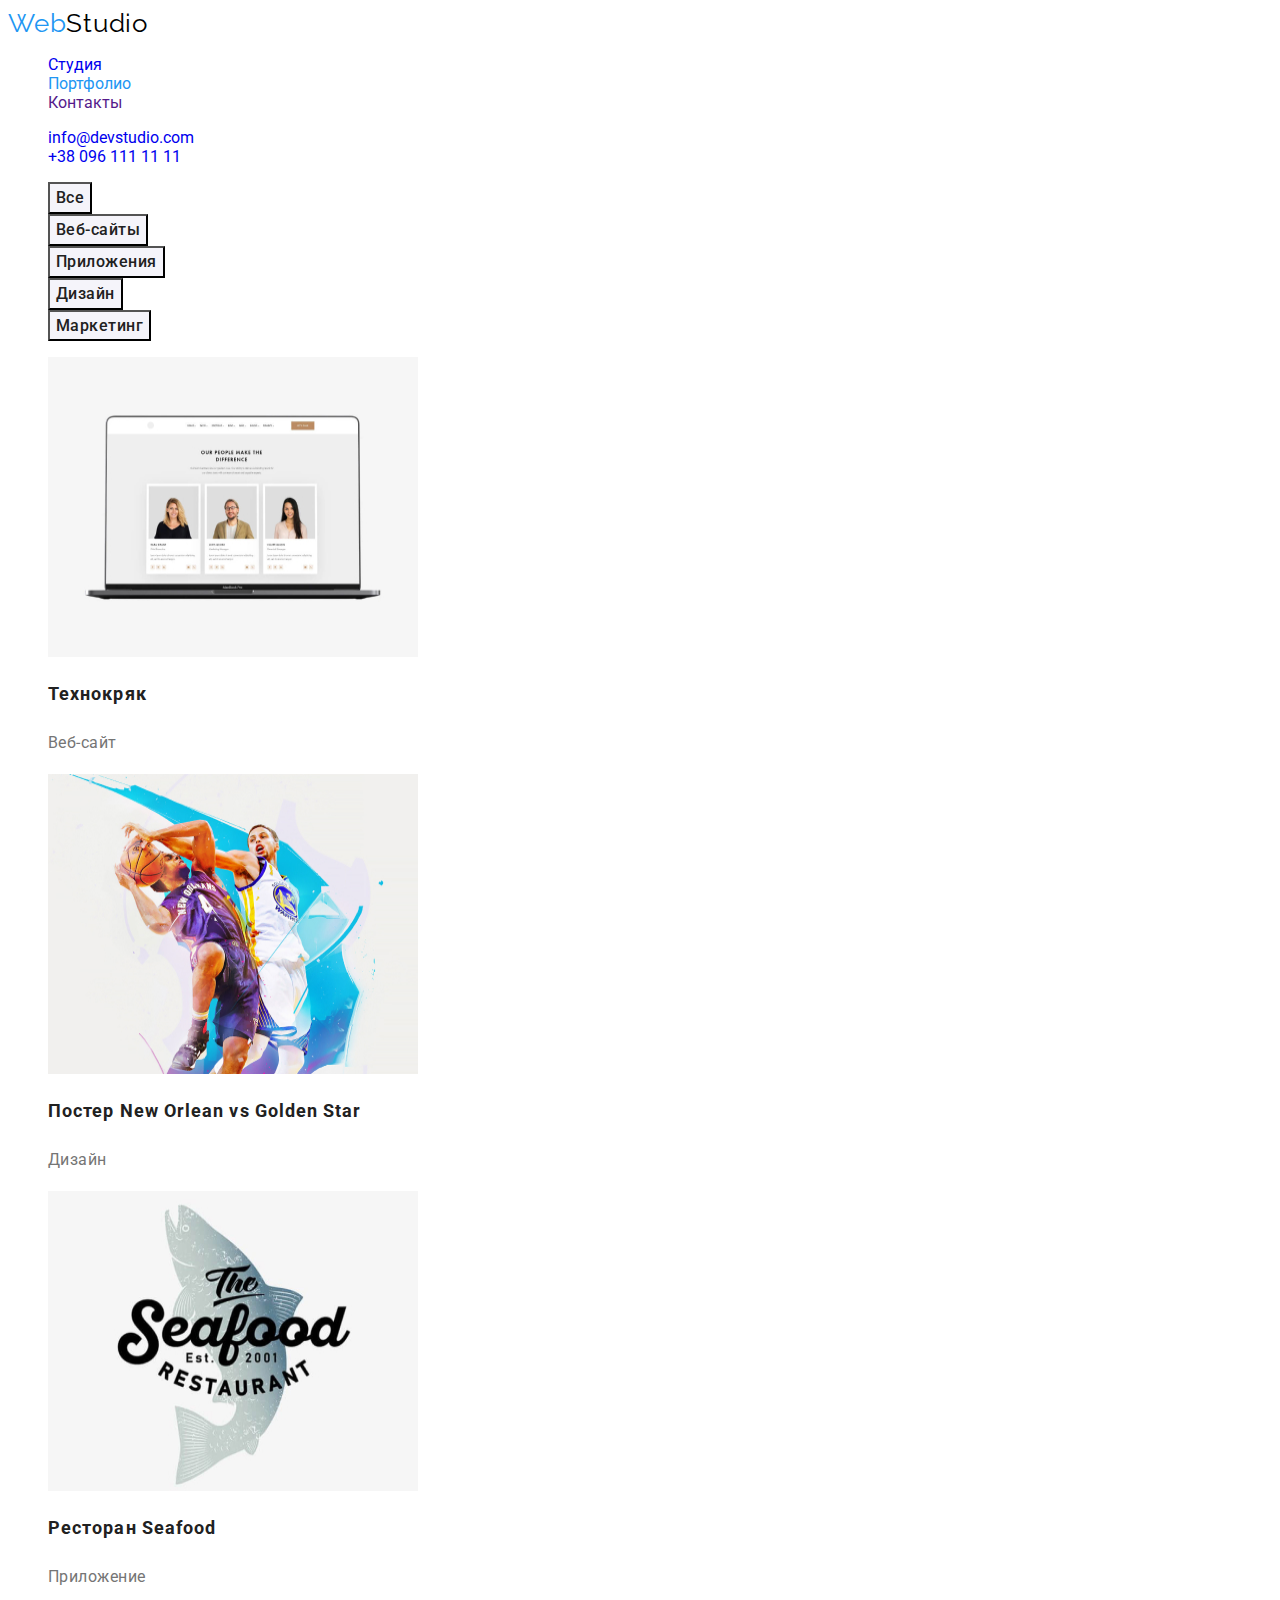
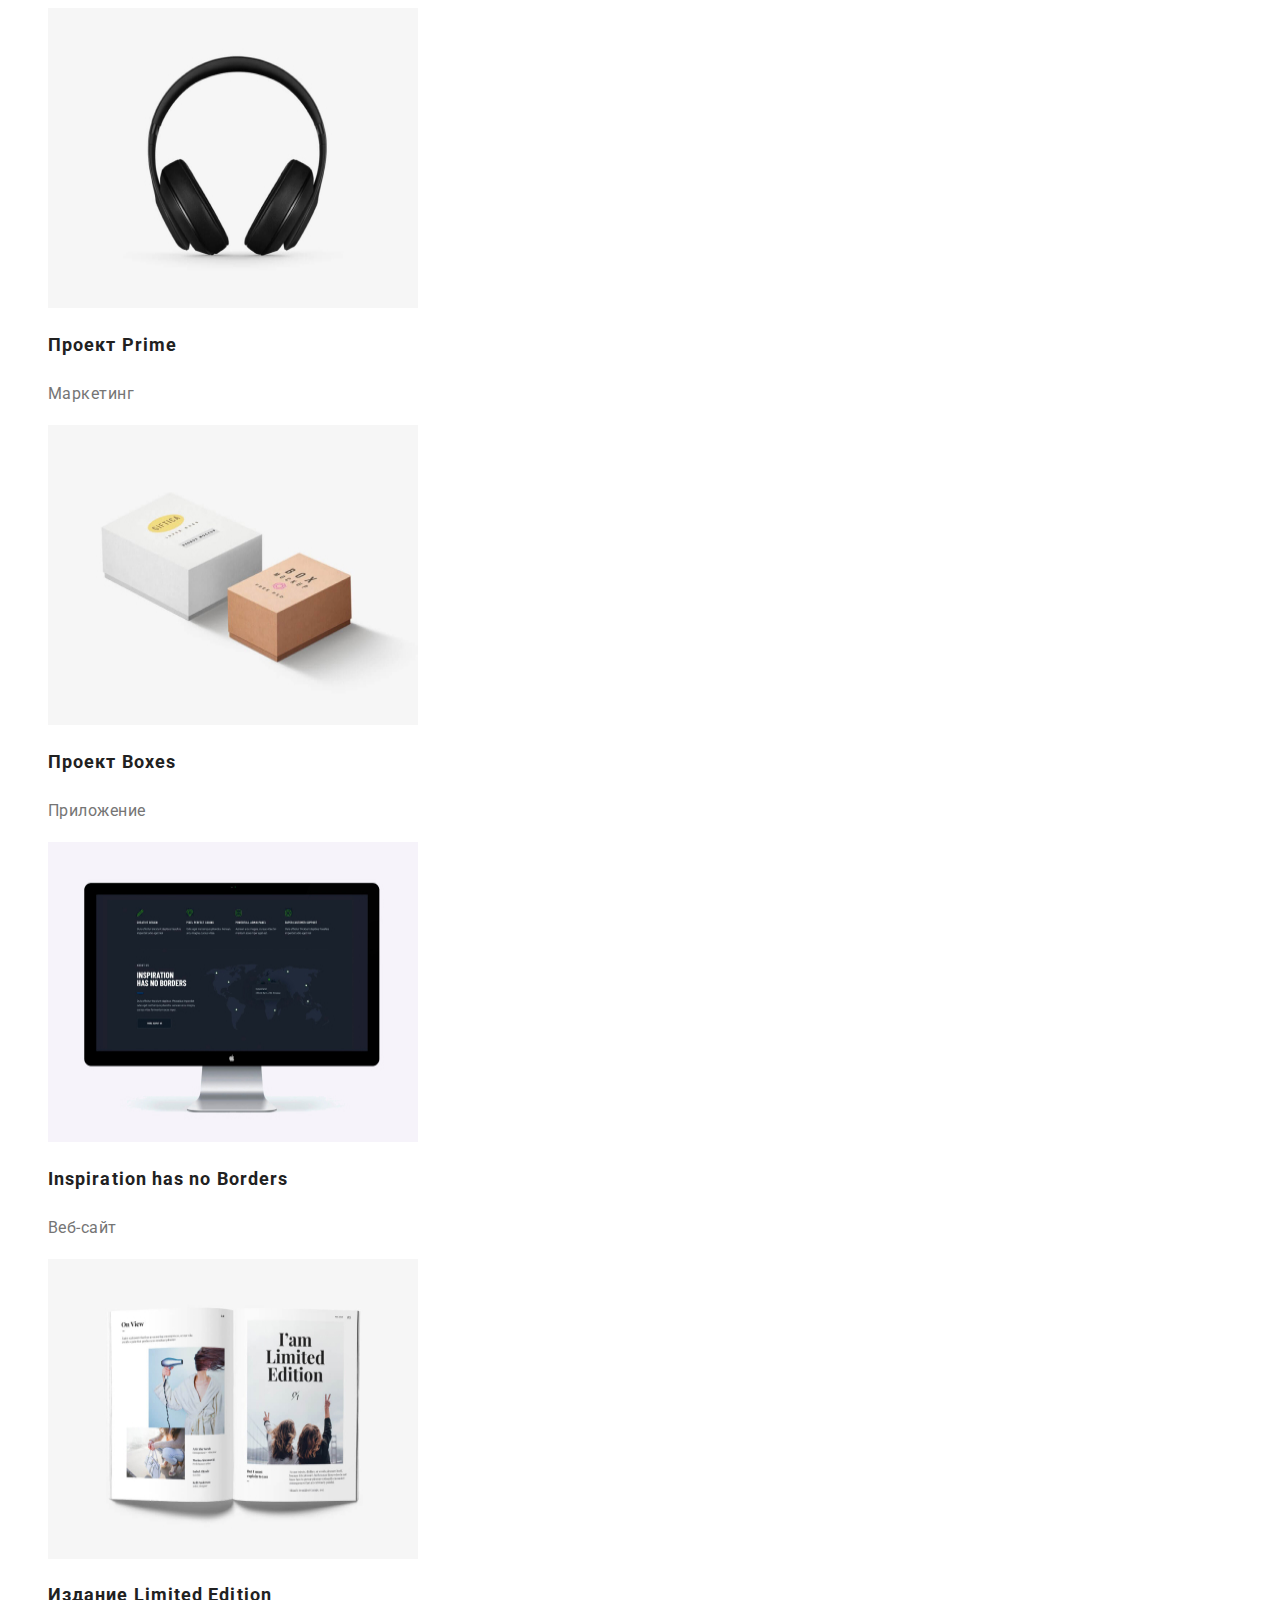
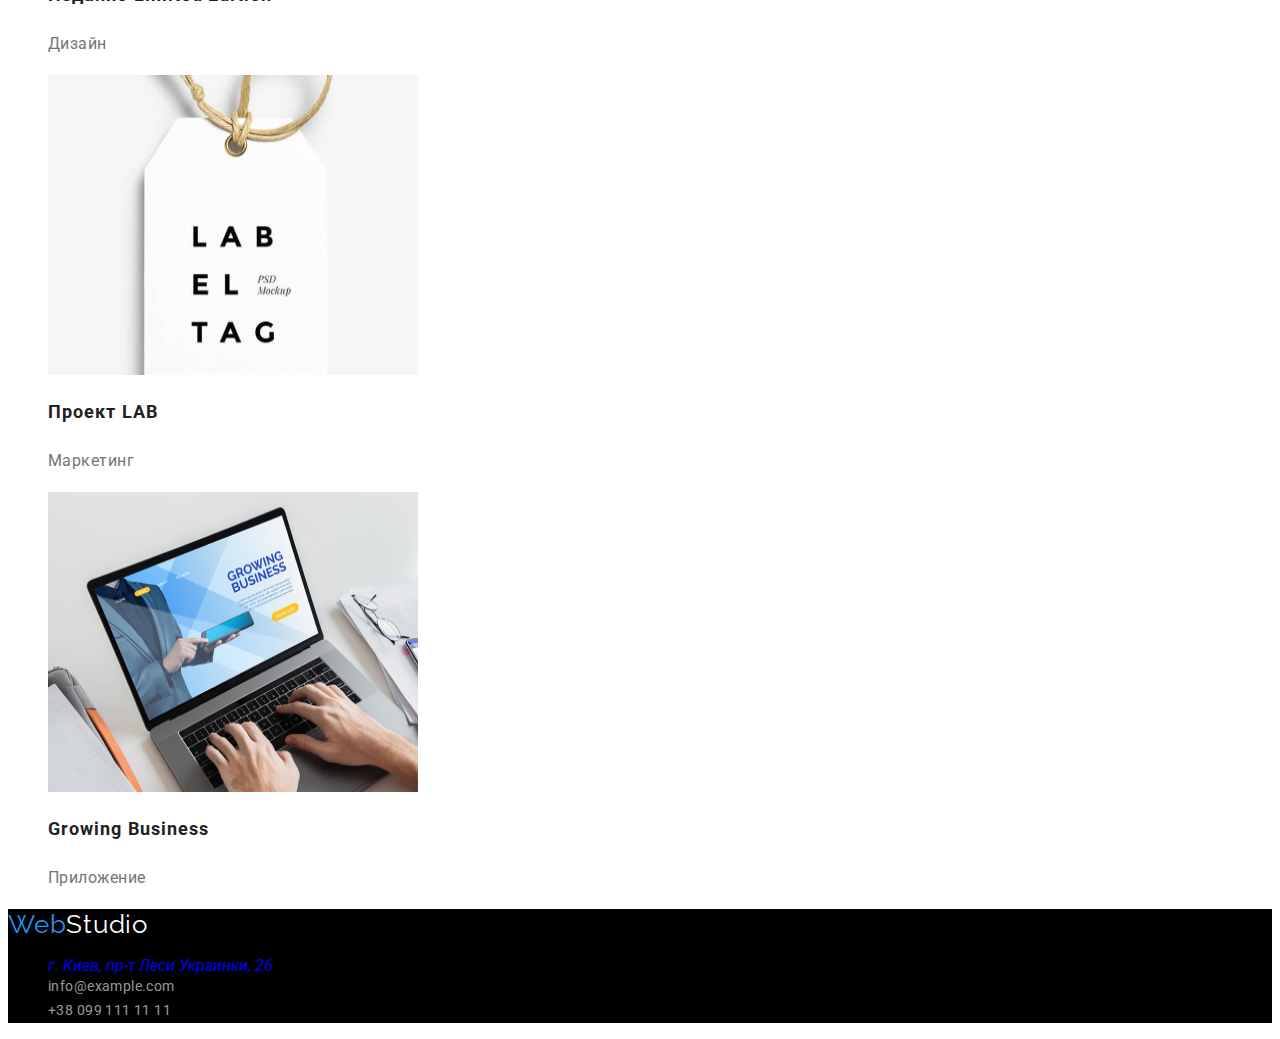
==== portfolio.html @ f122dcd6 "Initial commit" ====
<!DOCTYPE html>
<html lang="ru">

<head>
    <meta charset="UTF-8">
    <meta http-equiv="X-UA-Compatible" content="IE=edge">
    <meta name="viewport" content="width=device-width, initial-scale=1.0">
    <title>Portfolio</title>
    <link href="https://fonts.googleapis.com/css2?family=Raleway:wght@700&family=Roboto:wght@400;500;700;900&display=swap"
        rel="stylesheet">
    <link rel="stylesheet" href="./css/styles.css" />
</head>

<body>
    <header>
        <a class="logo link" href=""><span class="icon">Web</span>Studio</a>

        <nav class="nav">
            <ul class="site-nav list">
                <li><a class="link" href="./index.html">Студия</a></li>
                <li><a class="link current" href="">Портфолио</a></li>
                <li><a class="link" href="">Контакты</a></li>
            </ul>
        </nav>
        <ul class="contacts list">
            <li><a class="link" href="mailto:info@devstudio.com">
                    info@devstudio.com</a></li>
            <li><a class="link" href="tel:+380961111111">+38 096 111 11 11</a></li>
        </ul>
    </header>
    <main>
        <section class="portfolio">
            <h1 hidden>Portfolio</h1>
            <ul class="list">
                <li><button class="btn" type="button">Все</button></li>
                <li><button class="btn" type="button">Веб-сайты</button></li>
                <li><button class="btn" type="button">Приложения</button></li>
                <li><button class="btn" type="button">Дизайн</button></li>
                <li><button class="btn" type="button">Маркетинг</button></li>
            </ul>
            <ul class="list">
                <li>
                    <img src="./images/notebook.jpg" alt="technokryak" width="370" height="300" />
                    <h2 class="portfolio-items">Технокряк</h2>
                    <p class="portfolio-text">Веб-сайт</p>
                </li>
                <li>
                    <img src="./images/basketball.jpg" alt="poster-new-orlean-vs-srat" width="370" height="300">
                    <h2 class="portfolio-items">Постер New Orlean vs Golden Star</h2>
                    <p class="portfolio-text">Дизайн</p>
                </li>
                <li>
                    <img src="./images/restaurant.jpg" alt="seafood" width="370" height="300" />
                    <h2 class="portfolio-items">Ресторан Seafood</h2>
                    <p class="portfolio-text">Приложение</p>
                </li>
                <li>
                    <img src="./images/headphones.jpg" alt="project-prime" width="370" height="300" />
                    <h2 class="portfolio-items">Проект Prime</h2>
                    <p class="portfolio-text">Маркетинг</p>
                </li>
                <li>
                    <img src="./images/boxes.jpg" alt="project-boxes" width="370" height="300" />
                    <h2 class="portfolio-items">Проект Boxes</h2>
                    <p class="portfolio-text">Приложение</p>
                </li>
                <li>
                    <img src="./images/monitor.jpg" alt="isipiration-has-no-border" width="370" height="300" />
                    <h2 class="portfolio-items">Inspiration has no Borders</h2>
                    <p class="portfolio-text">Веб-сайт</p>
                </li>
                <li>
                    <img src="./images/book.jpg" alt="limited-edition" width="370" height="300" />
                    <h2 class="portfolio-items">Издание Limited Edition</h2>
                    <p class="portfolio-text">Дизайн</p>
                </li>
                <li>
                    <img src="./images/labeltag.jpg" alt="project-lab" width="370" height="300" />
                    <h2 class="portfolio-items">Проект LAB</h2>
                    <p class="portfolio-text">Маркетинг</p>
                </li>
                <li>
                    <img src="./images/growingbusiness.jpg" alt="growing-business" width="370" height="300" />
                    <h2 class="portfolio-items">Growing Business</h2>
                    <p class="portfolio-text">Приложение</p>
                </li>
            </ul>
        </section>
    </main>

    <footer class="footer">
        <a class="logo-footer link" href=""><span class="icon">Web</span>Studio</a>

        <address>
            <ul class="list">
                <li><a class="footer-addres link" href="https://goo.gl/maps/AxwCZDzG8Fguy3GU9">г. Киев, пр-т Леси
                        Украинки,
                        26</a></li>
                <li><a class="footer-contacts link" href="info@example.com">info@example.com</a></li>
                <li><a class="footer-contacts link" href="+380991111111">+38 099 111 11 11</a></li>
            </ul>
        </address>
    </footer>
</body>

</html>
---- css/styles.css ----
:root {
  --primary-text-color: #757575;
  --title-text-color: #212121;
  --accent-color: #2196f3;
  --white-color: #ffffff;
  --section-color: #2f303a;
}


body {
   background-color: var(--white-color);
   color: var(--primary-text-color);
   font-family: Roboto, sans-serif;
 }

 /*для скрытия маркеров*/
 .list {
   list-style: none;
 }
/*для скрытия подчеркивания*/
.link {
  text-decoration: none;
}
/*логотип*/
.logo {
   color: #000000;
   font-family: Raleway;
   font-size: 26px;
   line-height: 1.19;
   letter-spacing: 0.03em;
 }

 .logo span {
  color: var(--accent-color);
}
/*навигация*/
.site-nav-list {
  color: var(--title-text-color);
  font-weight: 500;
  font-size: 14px;
  line-height: 1.14;
  letter-spacing: 0.02em;
}
.site-nav link:hover,
.site-nav link:focus {
  color: var(--accent-color);
}
.site-nav .link.current {
  color: var(--accent-color);
}
/*контакты*/
.contacts link {
  color: var(--primary-text-color);
  font-weight: 500;
  font-size: 14px;
  line-height: 1.4;
  letter-spacing: 0.02em;
}
.contacts link:hover,
.contacts link:focus {
  color: var(--accent-color);
}
/*index.html*/
/*hero*/
.hero-title {
  color: var(--white-color);
  background-color: var(--section-color);
  font-weight: 900;
  font-size: 44px;
  line-height: 1.36;

  text-align: center;
  letter-spacing: 0.06em;
  text-transform: uppercase;
}
.hero-button {
   background-color: var(--accent-color);
   color: var(--white-color);
   cursor: pointer;
   font-weight: 700;
   font-size: 16px;
   line-height: 1.88;

  display: flex;
  align-items: center;
  text-align: center;
  letter-spacing: 0.06em;
}
  
  .hero-button:hover,
  .hero-button:focus {
      background-color: #188ce8;
  }
 /*Особенности*/
 .feature {
   color: var(--title-text-color);
   font-weight: 700;
   font-size: 14px;
   line-height: 1.14;
   letter-spacing: 0.03em;
   text-transform: uppercase;
 }

 .feature-text {
   font-size: 14px;
   line-height: 1.71;
   letter-spacing: 0.03em;
 }

 /*чем мы занимаемся & наша команда*/
 .section-title {
   color: var(--title-text-color);
   font-weight: 700;
   font-size: 36px;
   line-height: 1.16;
   letter-spacing: 0.03em;
   text-align: center;
 }

/*наша команда*/
.section-avatar {
   color: var(--title-text-color);
   font-weight: 500;
   font-size: 16px;
   line-height: 1.19;
   letter-spacing: 0.03em;

 }

 .icon-text {
   font-size: 16px;
   line-height: 1.19;
   letter-spacing: 0.03em;

 }
/*footer*/
.logo-footer {
   color: var(--white-color);
   font-family: Raleway;
   font-size: 26px;
   line-height: 1.19;
   letter-spacing: 0.03em;
 }

 .logo-footer span {
   color: var(--accent-color);
 }
 .footer { 
     background-color: #000000;
 }

 .footer-address {
   font-style: normal;
   color: var(--white-color);
   font-size: 14px;
   line-height: 1.71;
   letter-spacing: 0.03em;
 }

 .footer-contacts {
   font-style: normal;
   color: rgba(255, 255, 255, 0.6);  
   font-size: 14px;
   line-height: 1.71;
   letter-spacing: 0.03em;
 }

.footer-contacts:hover,
.footer-contacts:focus {
  color: var(--accent-color);
}


/*Portfolio*/
/*buttons*/
.btn {
  background-color: #f5f4fa;
  color: var(--title-text-color);
  cursor: pointer;
  font-family: inherit;
   font-weight: 500;
   font-size: 16px;
   line-height: 1.62;
   letter-spacing: 0.03em;

 }
.btn:hover,
.btn:focus {
  background-color: var(--accent-color);
  color: var(--white-color);
}
 /*галлерея фото*/
 .portfolio-items {
   color: var(--title-text-color);
   font-weight: 700;
   font-size: 18px;
   line-height: 2;

  letter-spacing: 0.06em;
}
 .portfolio-text {
   font-size: 16px;
   line-height: 1.87;
   letter-spacing: 0.03em;
 }
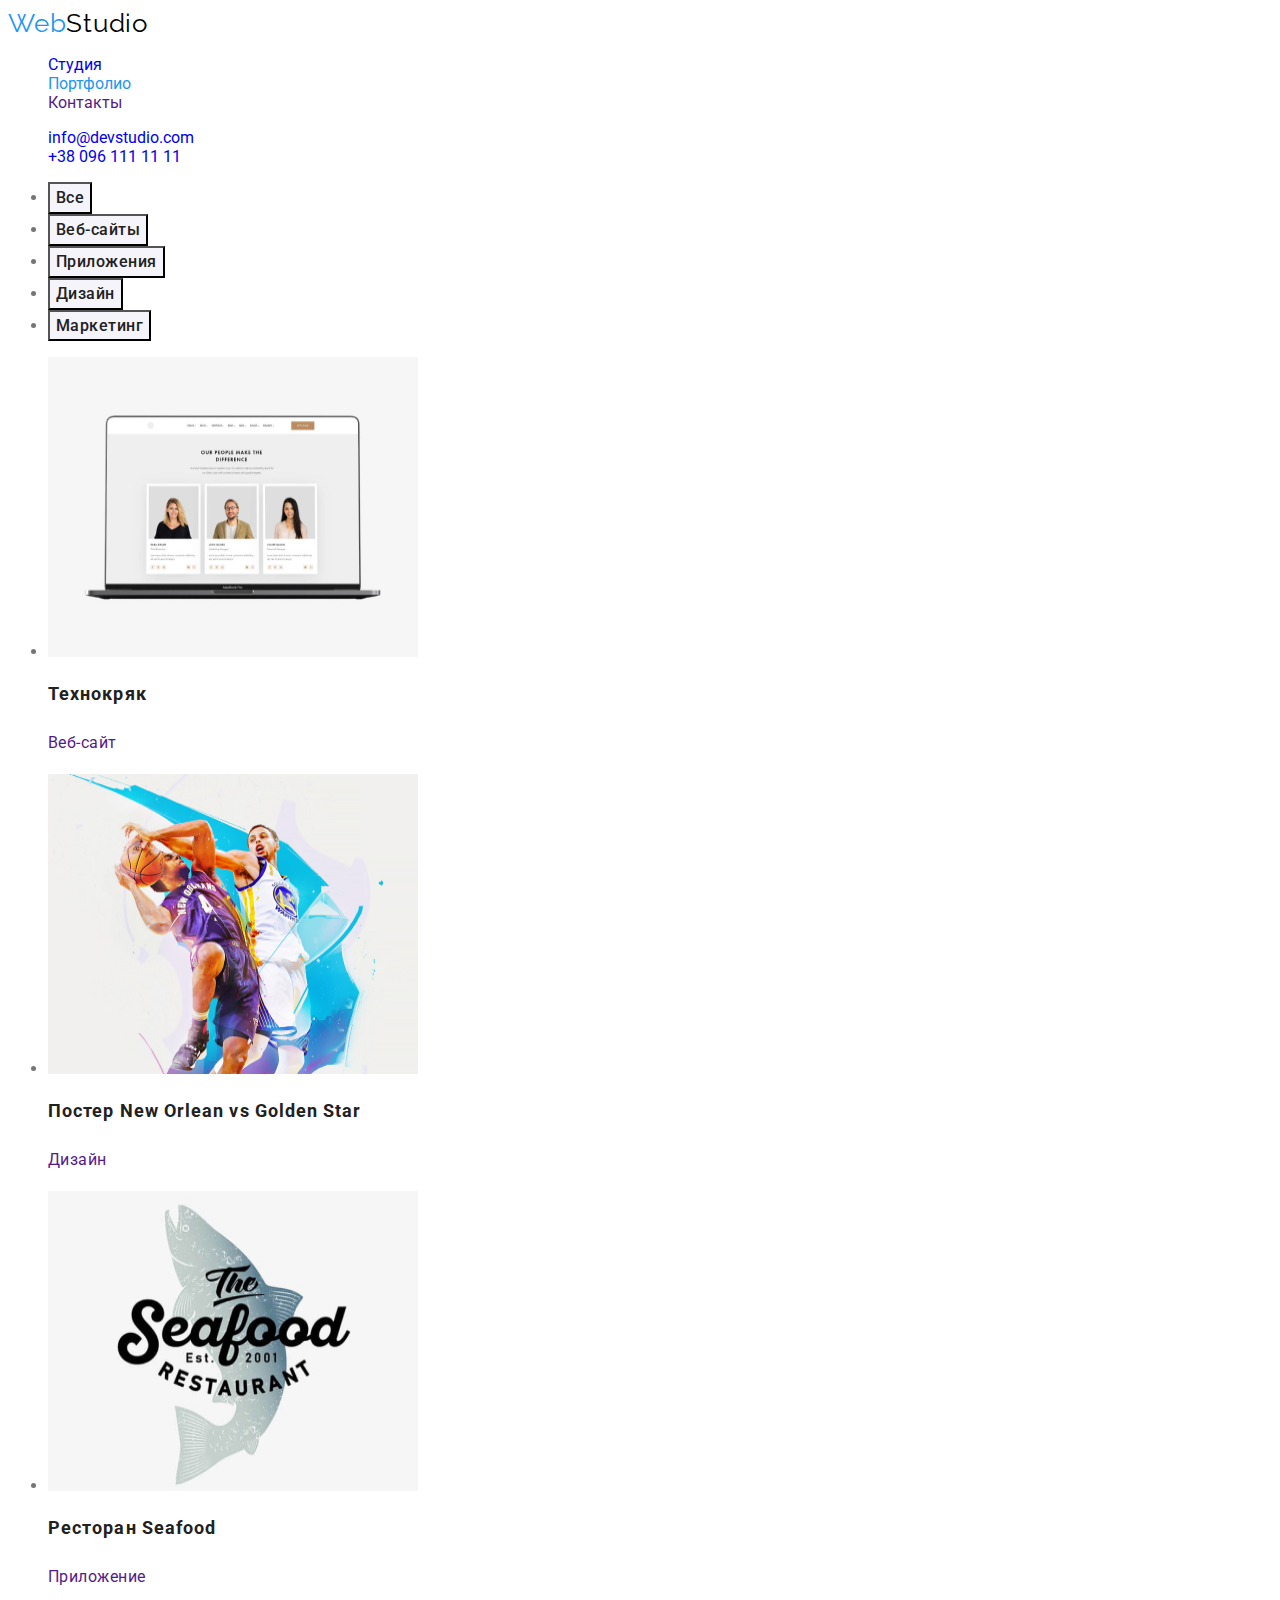
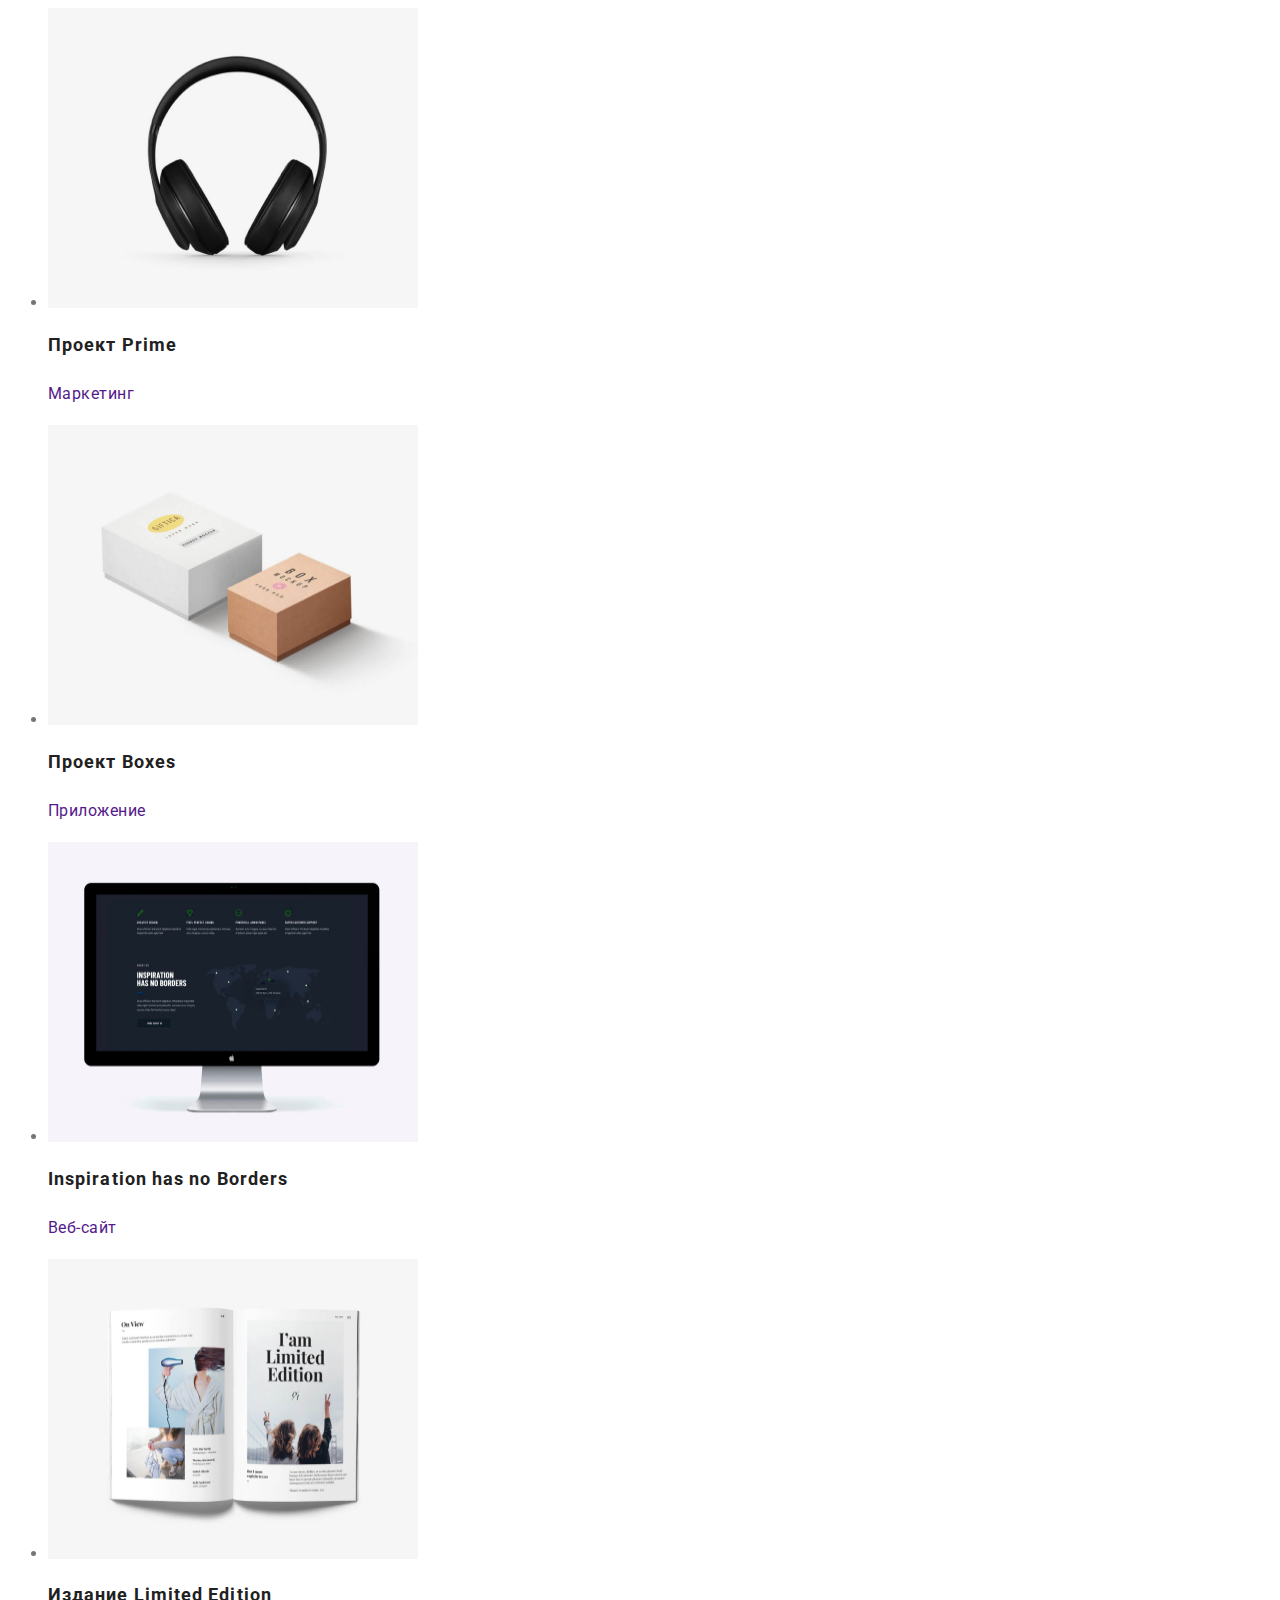
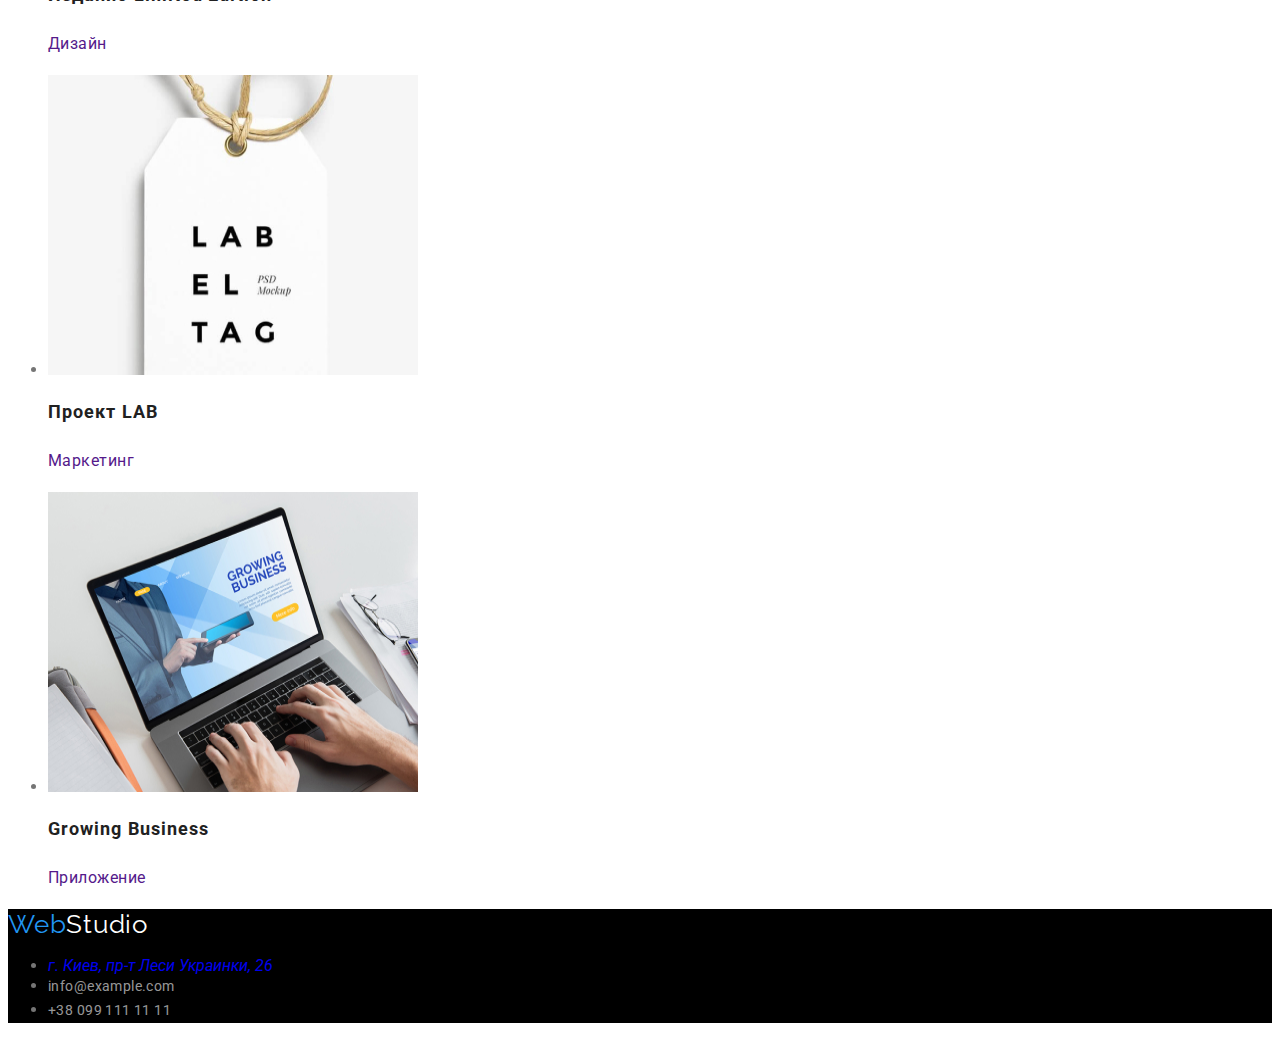
==== commit 82453f37: "присваиваются классы" ====
--- a/portfolio.html
+++ b/portfolio.html
@@ -8,11 +8,15 @@
     <title>Portfolio</title>
     <link href="https://fonts.googleapis.com/css2?family=Raleway:wght@700&family=Roboto:wght@400;500;700;900&display=swap"
         rel="stylesheet">
+    <link rel="stylesheet" href="https://cdnjs.cloudflare.com/ajax/libs/modern-normalize/1.1.0/modern-normalize.min.css"
+        integrity="sha512-wpPYUAdjBVSE4KJnH1VR1HeZfpl1ub8YT/NKx4PuQ5NmX2tKuGu6U/JRp5y+Y8XG2tV+wKQpNHVUX03MfMFn9Q=="
+        crossorigin="anonymous" referrerpolicy="no-referrer" />
     <link rel="stylesheet" href="./css/styles.css" />
 </head>
 
 <body>
-    <header>
+    <header class="header">
+        <div class="container main-nav">
         <a class="logo link" href=""><span class="icon">Web</span>Studio</a>
 
         <nav class="nav">
@@ -27,79 +31,156 @@
                     info@devstudio.com</a></li>
             <li><a class="link" href="tel:+380961111111">+38 096 111 11 11</a></li>
         </ul>
+        </div>
     </header>
     <main>
-        <section class="portfolio">
+        <section class="portfolio section">
+            <div class="container">
             <h1 hidden>Portfolio</h1>
-            <ul class="list">
-                <li><button class="btn" type="button">Все</button></li>
-                <li><button class="btn" type="button">Веб-сайты</button></li>
-                <li><button class="btn" type="button">Приложения</button></li>
-                <li><button class="btn" type="button">Дизайн</button></li>
-                <li><button class="btn" type="button">Маркетинг</button></li>
+            <ul class="btn-list">
+                <li class="btn-items">
+                    <button class="btn" type="button">Все</button></li>
+                <li class="btn-iyems">
+                    <button class="btn" type="button">Веб-сайты</button></li>
+                <li class="btn-items">
+                    <button class="btn" type="button">Приложения</button></li>
+                <li class="btn-items">
+                    <button class="btn" type="button">Дизайн</button></li>
+                <li class="btn-items">
+                    <button class="btn" type="button">Маркетинг</button></li>
             </ul>
-            <ul class="list">
-                <li>
-                    <img src="./images/notebook.jpg" alt="technokryak" width="370" height="300" />
+
+            <!--фото-->
+            <ul class="photo-list">
+                <li class="photo">
+                    <a class="link" href="">
+                    <img class="image" src="./images/notebook.jpg" alt="technokryak" width="370" height="300" />
+                    
+                    <div class="border">
                     <h2 class="portfolio-items">Технокряк</h2>
                     <p class="portfolio-text">Веб-сайт</p>
+                    </div>
+                    </a>            
                 </li>
-                <li>
+
+                <li class="photo">
+                    <a class="link" href="">
                     <img src="./images/basketball.jpg" alt="poster-new-orlean-vs-srat" width="370" height="300">
+                    
+                    <div class="border">
                     <h2 class="portfolio-items">Постер New Orlean vs Golden Star</h2>
                     <p class="portfolio-text">Дизайн</p>
+                    </div>
+                    </a>
                 </li>
-                <li>
+                
+                <li class="photo">
+                    <a class="link" href="">
                     <img src="./images/restaurant.jpg" alt="seafood" width="370" height="300" />
+                    
+                    <div class="border">
                     <h2 class="portfolio-items">Ресторан Seafood</h2>
                     <p class="portfolio-text">Приложение</p>
+                    </div>
+                    </a>
+                
                 </li>
-                <li>
+                
+                <li class="photo">
+                    <a class="link" href="">
                     <img src="./images/headphones.jpg" alt="project-prime" width="370" height="300" />
+                    
+                    <div class="border">
                     <h2 class="portfolio-items">Проект Prime</h2>
                     <p class="portfolio-text">Маркетинг</p>
+                    </div>
+                    </a>
+                
                 </li>
-                <li>
+
+
+                <li class="photo">
+                    <a class="link" href="">
                     <img src="./images/boxes.jpg" alt="project-boxes" width="370" height="300" />
+                    
+                    <div class="border">
                     <h2 class="portfolio-items">Проект Boxes</h2>
                     <p class="portfolio-text">Приложение</p>
+                    </div>
+                    </a>
+                
                 </li>
-                <li>
+
+
+                <li class="photo">
+                    <a class="link" href="">
                     <img src="./images/monitor.jpg" alt="isipiration-has-no-border" width="370" height="300" />
+                    
+                    <div class="border">
                     <h2 class="portfolio-items">Inspiration has no Borders</h2>
                     <p class="portfolio-text">Веб-сайт</p>
+                    </div>
+                    </a>
+                
                 </li>
-                <li>
+
+                <li class="photo">
+                    <a class="link" href="">
                     <img src="./images/book.jpg" alt="limited-edition" width="370" height="300" />
+                    
+                    <div class="border">
                     <h2 class="portfolio-items">Издание Limited Edition</h2>
                     <p class="portfolio-text">Дизайн</p>
+                    </div>
+                    </a>
+                
                 </li>
-                <li>
+
+                <li class="photo">
+                    <a class="link" href="">
                     <img src="./images/labeltag.jpg" alt="project-lab" width="370" height="300" />
+                    
+                    <div class="border">
                     <h2 class="portfolio-items">Проект LAB</h2>
                     <p class="portfolio-text">Маркетинг</p>
+                    </div>
+                    </a>
+                
                 </li>
-                <li>
+
+                <li class="photo">
+                    <a class="link" href="">
                     <img src="./images/growingbusiness.jpg" alt="growing-business" width="370" height="300" />
+                    
+                    <div class="border">
                     <h2 class="portfolio-items">Growing Business</h2>
                     <p class="portfolio-text">Приложение</p>
+                    </div>
+                    </a>
+                
                 </li>
             </ul>
+            </div>
         </section>
     </main>
 
     <footer class="footer">
+        <div class="container">
         <a class="logo-footer link" href=""><span class="icon">Web</span>Studio</a>
 
         <address>
-            <ul class="list">
-                <li><a class="footer-addres link" href="https://goo.gl/maps/AxwCZDzG8Fguy3GU9">г. Киев, пр-т Леси
+            <ul class="footer-list">
+                <li class="footer-items">
+                    <a class="footer-addres link" href="https://goo.gl/maps/AxwCZDzG8Fguy3GU9">г. Киев, пр-т Леси
                         Украинки,
                         26</a></li>
-                <li><a class="footer-contacts link" href="info@example.com">info@example.com</a></li>
-                <li><a class="footer-contacts link" href="+380991111111">+38 099 111 11 11</a></li>
+                <li class="footer-items">
+                    <a class="footer-contacts link" href="info@example.com">info@example.com</a></li>
+                <li class="footer-items">
+                    <a class="footer-contacts link" href="+380991111111">+38 099 111 11 11</a></li>
             </ul>
         </address>
+        </div>
     </footer>
 </body>
 
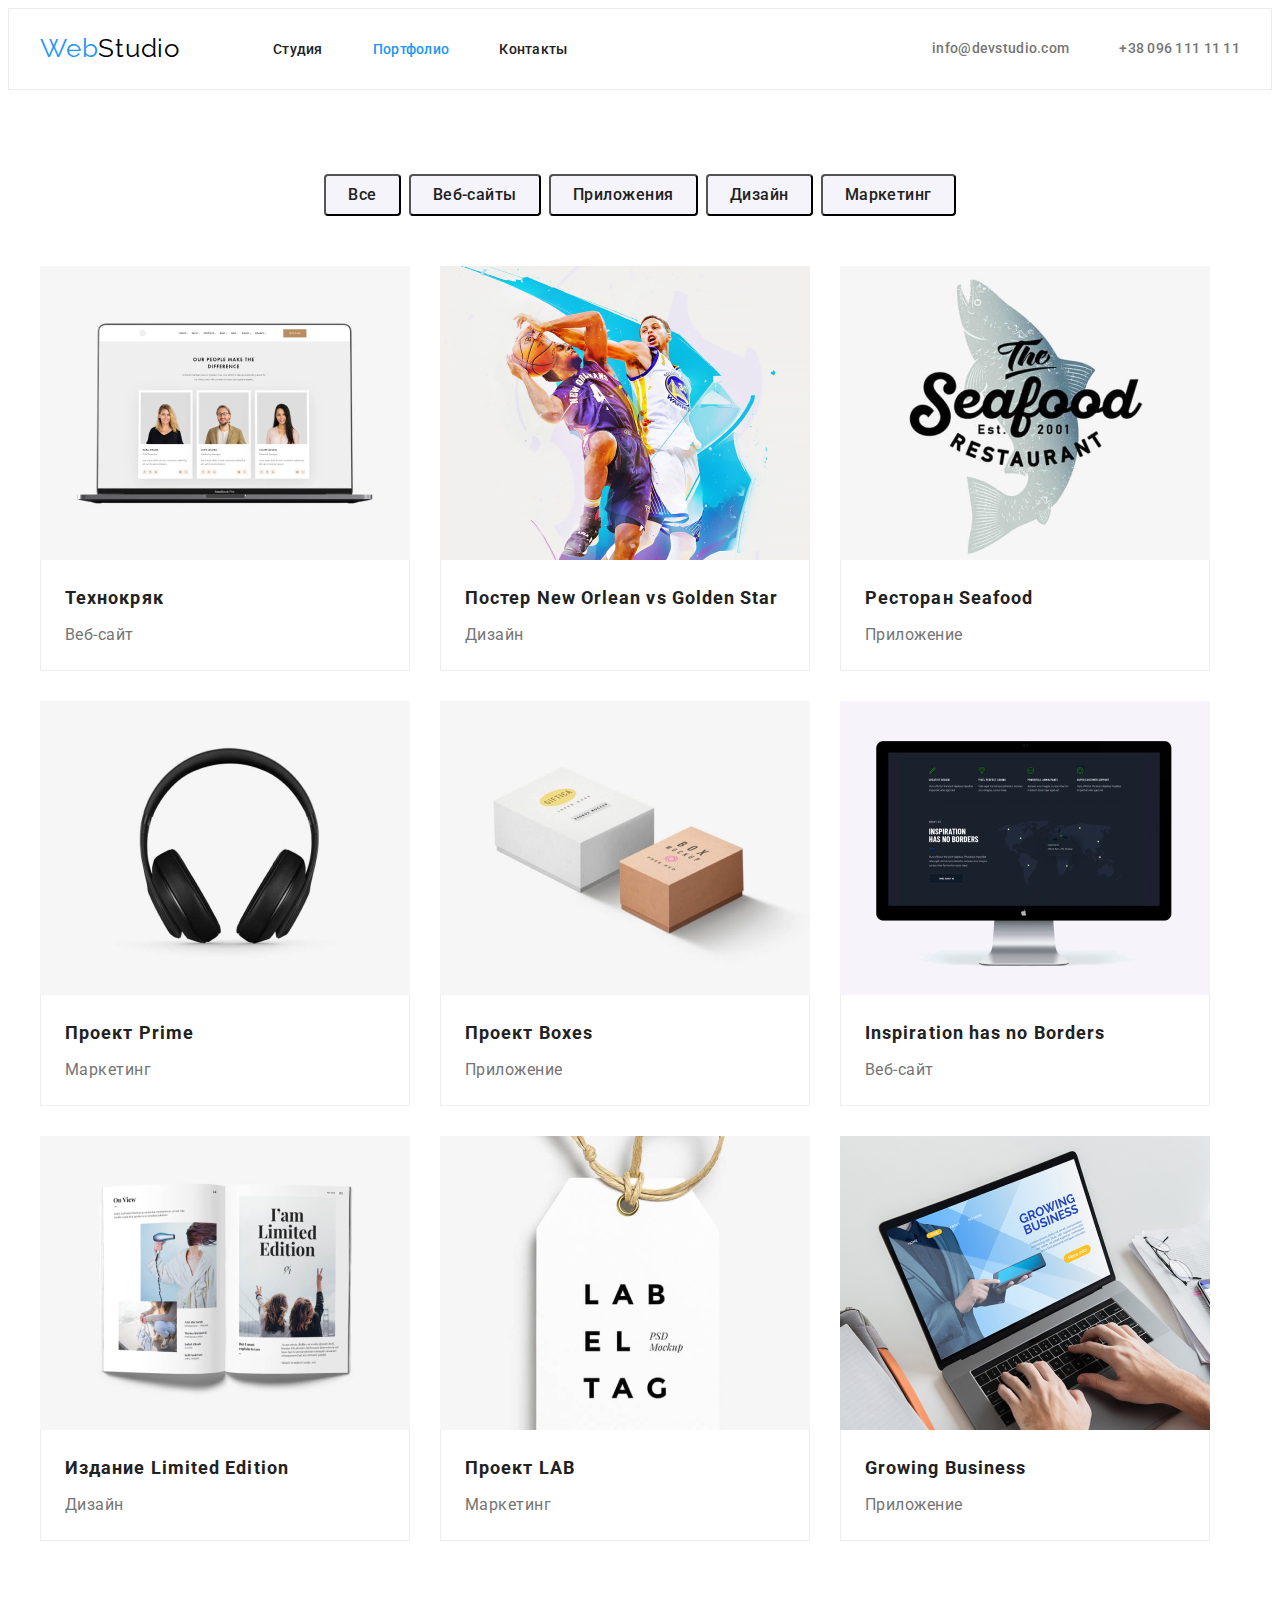
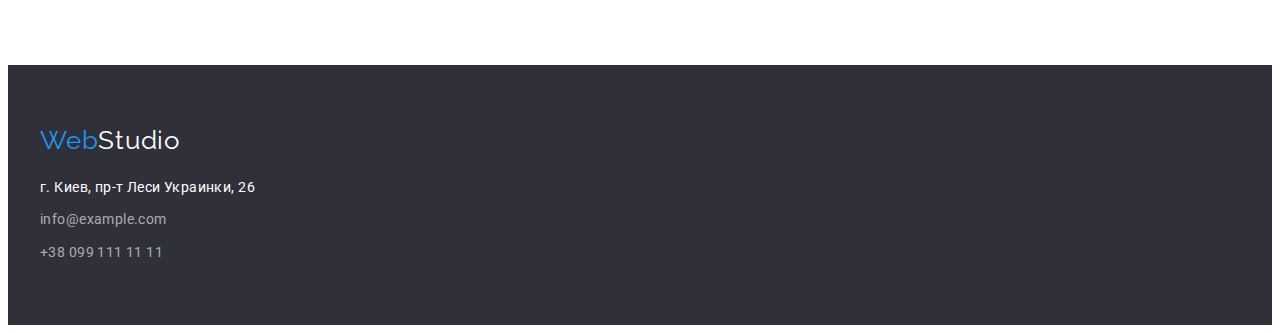
==== commit c9a0336e: "correction3.2" ====
--- a/portfolio.html
+++ b/portfolio.html
@@ -2,12 +2,13 @@
 <html lang="ru">
 
 <head>
-    <meta charset="UTF-8">
-    <meta http-equiv="X-UA-Compatible" content="IE=edge">
-    <meta name="viewport" content="width=device-width, initial-scale=1.0">
+    <meta charset="UTF-8" />
+    <meta http-equiv="X-UA-Compatible" content="IE=edge" />
+    <meta name="viewport" content="width=device-width, initial-scale=1.0" />
     <title>Portfolio</title>
-    <link href="https://fonts.googleapis.com/css2?family=Raleway:wght@700&family=Roboto:wght@400;500;700;900&display=swap"
-        rel="stylesheet">
+    <link
+        href="https://fonts.googleapis.com/css2?family=Raleway:wght@700&family=Roboto:wght@400;500;700;900&display=swap"
+        rel="stylesheet" />
     <link rel="stylesheet" href="https://cdnjs.cloudflare.com/ajax/libs/modern-normalize/1.1.0/modern-normalize.min.css"
         integrity="sha512-wpPYUAdjBVSE4KJnH1VR1HeZfpl1ub8YT/NKx4PuQ5NmX2tKuGu6U/JRp5y+Y8XG2tV+wKQpNHVUX03MfMFn9Q=="
         crossorigin="anonymous" referrerpolicy="no-referrer" />
@@ -17,169 +18,151 @@
 <body>
     <header class="header">
         <div class="container main-nav">
-        <a class="logo link" href=""><span class="icon">Web</span>Studio</a>
-
-        <nav class="nav">
-            <ul class="site-nav list">
-                <li><a class="link" href="./index.html">Студия</a></li>
-                <li><a class="link current" href="">Портфолио</a></li>
-                <li><a class="link" href="">Контакты</a></li>
+            <a class="logo link" href=""><span class="logo-icon">Web</span>Studio</a>
+            <nav class="nav">
+                <ul class="site-nav list">
+                    <li><a class="link" href="./index.html">Студия</a></li>
+                    <li><a class="link current" href="./portfolio.html">Портфолио</a></li>
+                    <li><a class="link" href="">Контакты</a></li>
+                </ul>
+            </nav>
+            <ul class="contacts list">
+                <li><a class="link" href="mailto:info@devstudio.com"> info@devstudio.com</a></li>
+                <li><a class="link" href="tel:+380961111111">+38 096 111 11 11</a></li>
             </ul>
-        </nav>
-        <ul class="contacts list">
-            <li><a class="link" href="mailto:info@devstudio.com">
-                    info@devstudio.com</a></li>
-            <li><a class="link" href="tel:+380961111111">+38 096 111 11 11</a></li>
-        </ul>
         </div>
     </header>
     <main>
         <section class="portfolio section">
             <div class="container">
-            <h1 hidden>Portfolio</h1>
-            <ul class="btn-list">
-                <li class="btn-items">
-                    <button class="btn" type="button">Все</button></li>
-                <li class="btn-iyems">
-                    <button class="btn" type="button">Веб-сайты</button></li>
-                <li class="btn-items">
-                    <button class="btn" type="button">Приложения</button></li>
-                <li class="btn-items">
-                    <button class="btn" type="button">Дизайн</button></li>
-                <li class="btn-items">
-                    <button class="btn" type="button">Маркетинг</button></li>
-            </ul>
+                <!--фильтр-->
+                <h1 hidden>Portfolio</h1>
+                <ul class="btn-list list">
+                    <li class="btn-items">
+                        <button class="btn" type="button">Все</button>
+                    </li>
+                    <li class="btn-items">
+                        <button class="btn" type="button">Веб-сайты</button>
+                    </li>
+                    <li class="btn-items">
+                        <button class="btn" type="button">Приложения</button>
+                    </li>
+                    <li class="btn-items">
+                        <button class="btn" type="button">Дизайн</button>
+                    </li>
+                    <li class="btn-items">
+                        <button class="btn" type="button">Маркетинг</button>
+                    </li>
+                </ul>
 
-            <!--фото-->
-            <ul class="photo-list">
-                <li class="photo">
-                    <a class="link" href="">
-                    <img class="image" src="./images/notebook.jpg" alt="technokryak" width="370" height="300" />
-                    
-                    <div class="border">
-                    <h2 class="portfolio-items">Технокряк</h2>
-                    <p class="portfolio-text">Веб-сайт</p>
-                    </div>
-                    </a>            
-                </li>
-
-                <li class="photo">
-                    <a class="link" href="">
-                    <img src="./images/basketball.jpg" alt="poster-new-orlean-vs-srat" width="370" height="300">
-                    
-                    <div class="border">
-                    <h2 class="portfolio-items">Постер New Orlean vs Golden Star</h2>
-                    <p class="portfolio-text">Дизайн</p>
-                    </div>
-                    </a>
-                </li>
-                
-                <li class="photo">
-                    <a class="link" href="">
-                    <img src="./images/restaurant.jpg" alt="seafood" width="370" height="300" />
-                    
-                    <div class="border">
-                    <h2 class="portfolio-items">Ресторан Seafood</h2>
-                    <p class="portfolio-text">Приложение</p>
-                    </div>
-                    </a>
-                
-                </li>
-                
-                <li class="photo">
-                    <a class="link" href="">
-                    <img src="./images/headphones.jpg" alt="project-prime" width="370" height="300" />
-                    
-                    <div class="border">
-                    <h2 class="portfolio-items">Проект Prime</h2>
-                    <p class="portfolio-text">Маркетинг</p>
-                    </div>
-                    </a>
-                
-                </li>
-
-
-                <li class="photo">
-                    <a class="link" href="">
-                    <img src="./images/boxes.jpg" alt="project-boxes" width="370" height="300" />
-                    
-                    <div class="border">
-                    <h2 class="portfolio-items">Проект Boxes</h2>
-                    <p class="portfolio-text">Приложение</p>
-                    </div>
-                    </a>
-                
-                </li>
-
-
-                <li class="photo">
-                    <a class="link" href="">
-                    <img src="./images/monitor.jpg" alt="isipiration-has-no-border" width="370" height="300" />
-                    
-                    <div class="border">
-                    <h2 class="portfolio-items">Inspiration has no Borders</h2>
-                    <p class="portfolio-text">Веб-сайт</p>
-                    </div>
-                    </a>
-                
-                </li>
-
-                <li class="photo">
-                    <a class="link" href="">
-                    <img src="./images/book.jpg" alt="limited-edition" width="370" height="300" />
-                    
-                    <div class="border">
-                    <h2 class="portfolio-items">Издание Limited Edition</h2>
-                    <p class="portfolio-text">Дизайн</p>
-                    </div>
-                    </a>
-                
-                </li>
-
-                <li class="photo">
-                    <a class="link" href="">
-                    <img src="./images/labeltag.jpg" alt="project-lab" width="370" height="300" />
-                    
-                    <div class="border">
-                    <h2 class="portfolio-items">Проект LAB</h2>
-                    <p class="portfolio-text">Маркетинг</p>
-                    </div>
-                    </a>
-                
-                </li>
-
-                <li class="photo">
-                    <a class="link" href="">
-                    <img src="./images/growingbusiness.jpg" alt="growing-business" width="370" height="300" />
-                    
-                    <div class="border">
-                    <h2 class="portfolio-items">Growing Business</h2>
-                    <p class="portfolio-text">Приложение</p>
-                    </div>
-                    </a>
-                
-                </li>
-            </ul>
+                <!--Галерея фото-->
+                <ul class="photo-list list">
+                    <li class="photo">
+                        <a class="link" href="">
+                            <img class="image" src="./images/notebook.jpg" alt="technokryak" width="370" height="294" />
+                            <div class="border">
+                                <h2 class="portfolio-items">Технокряк</h2>
+                                <p class="portfolio-text">Веб-сайт</p>
+                            </div>
+                        </a>
+                    </li>
+                    <li class="photo">
+                        <a class="link" href="">
+                            <img class="image" src="./images/basketball.jpg" alt="poster-new-orlean-vs-srat" width="370"
+                                height="294" />
+                            <div class="border">
+                                <h2 class="portfolio-items">Постер New Orlean vs Golden Star</h2>
+                                <p class="portfolio-text">Дизайн</p>
+                            </div>
+                        </a>
+                    </li>
+                    <li class="photo">
+                        <a class="link" href="">
+                            <img class="image" src="./images/restaurant.jpg" alt="seafood" width="370" height="294" />
+                            <div class="border">
+                                <h2 class="portfolio-items">Ресторан Seafood</h2>
+                                <p class="portfolio-text">Приложение</p>
+                            </div>
+                        </a>
+                    </li>
+                    <li class="photo">
+                        <a class="link" href="">
+                            <img class="image" src="./images/headphones.jpg" alt="project-prime" width="370"
+                                height="294" />
+                            <div class="border">
+                                <h2 class="portfolio-items">Проект Prime</h2>
+                                <p class="portfolio-text">Маркетинг</p>
+                            </div>
+                        </a>
+                    </li>
+                    <li class="photo">
+                        <a class="link" href="">
+                            <img class="image" src="./images/boxes.jpg" alt="project-boxes" width="370" height="294" />
+                            <div class="border">
+                                <h2 class="portfolio-items">Проект Boxes</h2>
+                                <p class="portfolio-text">Приложение</p>
+                            </div>
+                        </a>
+                    </li>
+                    <li class="photo">
+                        <a class="link" href="">
+                            <img class="image" src="./images/monitor.jpg" alt="isipiration-has-no-border" width="370"
+                                height="294" />
+                            <div class="border">
+                                <h2 class="portfolio-items">Inspiration has no Borders</h2>
+                                <p class="portfolio-text">Веб-сайт</p>
+                            </div>
+                        </a>
+                    </li>
+                    <li class="photo">
+                        <a class="link" href="">
+                            <img class="image" src="./images/book.jpg" alt="limited-edition" width="370" height="294" />
+                            <div class="border">
+                                <h2 class="portfolio-items">Издание Limited Edition</h2>
+                                <p class="portfolio-text">Дизайн</p>
+                            </div>
+                        </a>
+                    </li>
+                    <li class="photo">
+                        <a class="link" href="">
+                            <img class="image" src="./images/labeltag.jpg" alt="project-lab" width="370" height="294" />
+                            <div class="border">
+                                <h2 class="portfolio-items">Проект LAB</h2>
+                                <p class="portfolio-text">Маркетинг</p>
+                            </div>
+                        </a>
+                    </li>
+                    <li class="photo">
+                        <a class="link" href="">
+                            <img class="image" src="./images/growingbusiness.jpg" alt="growing-business" width="370"
+                                height="294" />
+                            <div class="border">
+                                <h2 class="portfolio-items">Growing Business</h2>
+                                <p class="portfolio-text">Приложение</p>
+                            </div>
+                        </a>
+                    </li>
+                </ul>
             </div>
         </section>
     </main>
 
     <footer class="footer">
         <div class="container">
-        <a class="logo-footer link" href=""><span class="icon">Web</span>Studio</a>
+            <a class="logo-footer link" href=""><span class="footer-icon">Web</span>Studio</a>
 
-        <address>
-            <ul class="footer-list">
-                <li class="footer-items">
-                    <a class="footer-addres link" href="https://goo.gl/maps/AxwCZDzG8Fguy3GU9">г. Киев, пр-т Леси
-                        Украинки,
-                        26</a></li>
-                <li class="footer-items">
-                    <a class="footer-contacts link" href="info@example.com">info@example.com</a></li>
-                <li class="footer-items">
-                    <a class="footer-contacts link" href="+380991111111">+38 099 111 11 11</a></li>
-            </ul>
-        </address>
+            <address>
+                <ul class="footer-list list">
+                    <li class="footer-items">
+                        <a class="footer-addres link" href="https://goo.gl/maps/AxwCZDzG8Fguy3GU9">г. Киев, пр-т Леси
+                            Украинки, 26</a>
+                    </li>
+                    <li class="footer-items">
+                        <a class="footer-contacts link" href="info@example.com">info@example.com</a>
+                    </li>
+                    <li><a class="footer-contacts link" href="+380991111111">+38 099 111 11 11</a></li>
+                </ul>
+            </address>
         </div>
     </footer>
 </body>
--- a/css/styles.css
+++ b/css/styles.css
@@ -6,200 +6,419 @@
   --section-color: #2f303a;
 }
 
-
 body {
-   background-color: var(--white-color);
-   color: var(--primary-text-color);
-   font-family: Roboto, sans-serif;
- }
-
- /*для скрытия маркеров*/
- .list {
-   list-style: none;
- }
+  background-color: var(--white-color);
+  color: var(--primary-text-color);
+  font-family: Roboto, sans-serif;
+}
+
+/*для скрытия маркеров и боковых отступов*/
+.list {
+  list-style: none;
+  padding: 0;
+  margin: 0;
+}
+
 /*для скрытия подчеркивания*/
 .link {
   text-decoration: none;
 }
+
+/* для центрирования и ограничечения контента по ширине */
+.container {
+  width: 1200px;
+  margin: 0 auto;
+  padding-left: 15px;
+  padding-right: 15px;
+}
+
+/* Верхний и нижний отступ */
+.section {
+  padding: 94px 0;
+}
+
 /*логотип*/
 .logo {
-   color: #000000;
-   font-family: Raleway;
-   font-size: 26px;
-   line-height: 1.19;
-   letter-spacing: 0.03em;
- }
-
- .logo span {
-  color: var(--accent-color);
-}
+  margin-right: 93px;
+  color: #000000;
+  font-family: Raleway;
+  font-size: 26px;
+  line-height: 1.19;
+  letter-spacing: 0.03em;
+}
+
+.logo-icon {
+  color: var(--accent-color);
+}
+
 /*навигация*/
-.site-nav-list {
+.main-nav {
+  display: flex;
+  align-items: center;
+  padding-top: 24px;
+  padding-bottom: 25px;
+}
+.site-nav {
+  display: flex;
+}
+
+.site-nav > li:not(:last-child) {
+  margin-right: 50px;
+}
+
+.site-nav a {
   color: var(--title-text-color);
   font-weight: 500;
   font-size: 14px;
   line-height: 1.14;
   letter-spacing: 0.02em;
 }
-.site-nav link:hover,
-.site-nav link:focus {
-  color: var(--accent-color);
-}
+.site-nav a:hover,
+.site-nav a:focus {
+  color: var(--accent-color);
+}
+
 .site-nav .link.current {
   color: var(--accent-color);
 }
 /*контакты*/
-.contacts link {
+.contacts {
+  display: flex;
+  margin-left: auto;
+}
+
+.contacts > li:not(:last-child) {
+  margin-right: 50px;
+}
+
+.contacts a {
   color: var(--primary-text-color);
   font-weight: 500;
   font-size: 14px;
   line-height: 1.4;
   letter-spacing: 0.02em;
 }
-.contacts link:hover,
-.contacts link:focus {
-  color: var(--accent-color);
-}
+
+.contacts a:hover,
+.contacts a:focus {
+  color: var(--accent-color);
+}
+
+/* рамка под хедером */
+.header {
+  border: 1px solid #ececec;
+}
+
 /*index.html*/
+
 /*hero*/
+.hero {
+  text-align: center;
+  margin: 0 auto;
+  background-color: var(--section-color);
+}
+
 .hero-title {
+  margin-top: 0;
+  margin-bottom: 30px;
+  padding-top: 200px;
+
   color: var(--white-color);
-  background-color: var(--section-color);
   font-weight: 900;
   font-size: 44px;
   line-height: 1.36;
-
-  text-align: center;
   letter-spacing: 0.06em;
   text-transform: uppercase;
 }
+
 .hero-button {
-   background-color: var(--accent-color);
-   color: var(--white-color);
-   cursor: pointer;
-   font-weight: 700;
-   font-size: 16px;
-   line-height: 1.88;
-
-  display: flex;
+  margin-bottom: 200px;
   align-items: center;
   text-align: center;
   letter-spacing: 0.06em;
-}
-  
-  .hero-button:hover,
-  .hero-button:focus {
-      background-color: #188ce8;
-  }
- /*Особенности*/
- .feature {
-   color: var(--title-text-color);
-   font-weight: 700;
-   font-size: 14px;
-   line-height: 1.14;
-   letter-spacing: 0.03em;
-   text-transform: uppercase;
- }
-
- .feature-text {
-   font-size: 14px;
-   line-height: 1.71;
-   letter-spacing: 0.03em;
- }
-
- /*чем мы занимаемся & наша команда*/
- .section-title {
-   color: var(--title-text-color);
-   font-weight: 700;
-   font-size: 36px;
-   line-height: 1.16;
-   letter-spacing: 0.03em;
-   text-align: center;
- }
+
+  padding: 10px 32px;
+  min-width: 200px;
+  min-height: 50px;
+  box-shadow: 0px 4px 4px rgba(0, 0, 0, 0.15);
+  border-radius: 4px;
+
+  background-color: var(--accent-color);
+  color: var(--white-color);
+  cursor: pointer;
+  font-weight: 700;
+  font-size: 16px;
+  line-height: 1.88;
+}
+
+.hero-button:hover,
+.hero-button:focus {
+  background-color: #188ce8;
+}
+
+/*Особенности*/
+.section-feature {
+  margin-top: 0;
+  margin-bottom: 0;
+}
+
+.feature-list {
+  display: flex;
+  flex-wrap: wrap;
+}
+
+.feature-item {
+  width: 270px;
+  margin-right: 30px;
+}
+
+.feature-item:last-child {
+  margin-right: 0;
+}
+
+.feature {
+  color: var(--title-text-color);
+  font-weight: 700;
+  font-size: 14px;
+  line-height: 1.14;
+  letter-spacing: 0.03em;
+  text-transform: uppercase;
+  margin-top: 0;
+  margin-bottom: 10px;
+}
+
+.feature-text {
+  font-size: 14px;
+  line-height: 1.71;
+  letter-spacing: 0.03em;
+  margin-top: 0;
+  margin-bottom: 0;
+}
+
+/*чем мы занимаемся & наша команда*/
+.work {
+  padding: 0;
+}
+.section-title {
+  margin-top: 0;
+  margin-bottom: 50px;
+
+  color: var(--title-text-color);
+  font-weight: 700;
+  font-size: 36px;
+  line-height: 1.16;
+  letter-spacing: 0.03em;
+  text-align: center;
+}
+
+.box-item {
+  display: flex;
+  flex-wrap: wrap;
+}
+.box {
+  padding-bottom: 94px;
+  margin-right: 30px;
+}
+
+.box:last-child {
+  margin-right: 0;
+}
 
 /*наша команда*/
+.comand {
+  background-color: #f5f4fa;
+  margin-top: 0;
+  margin-bottom: 0;
+}
+
+.icon {
+  display: flex;
+  flex-wrap: wrap;
+}
+
+.icon-items {
+  margin-right: 30px;
+  background-color: #ffffff;
+  box-shadow: 0px 1px 3px rgba(0, 0, 0, 0.12), 0px 1px 1px rgba(0, 0, 0, 0.14),
+    0px 2px 1px rgba(0, 0, 0, 0.2);
+  border-radius: 0px 0px 4px 4px;
+}
+
+.icon-items:last-child {
+  margin-right: 0;
+}
+
 .section-avatar {
-   color: var(--title-text-color);
-   font-weight: 500;
-   font-size: 16px;
-   line-height: 1.19;
-   letter-spacing: 0.03em;
-
- }
-
- .icon-text {
-   font-size: 16px;
-   line-height: 1.19;
-   letter-spacing: 0.03em;
-
- }
+  margin-top: 30px;
+  margin-bottom: 0;
+
+  color: var(--title-text-color);
+  font-weight: 500;
+  font-size: 16px;
+  line-height: 1.19;
+  letter-spacing: 0.03em;
+
+  text-align: center;
+}
+
+.icon-text {
+  margin-top: 10px;
+  margin-bottom: 0;
+  padding-bottom: 30px;
+
+  font-size: 16px;
+  line-height: 1.19;
+  letter-spacing: 0.03em;
+
+  text-align: center;
+}
+
 /*footer*/
+.footer {
+  display: flex;
+  margin: 0 auto;
+  padding: 60px 0;
+  background-color: var(--section-color);
+}
+
 .logo-footer {
-   color: var(--white-color);
-   font-family: Raleway;
-   font-size: 26px;
-   line-height: 1.19;
-   letter-spacing: 0.03em;
- }
-
- .logo-footer span {
-   color: var(--accent-color);
- }
- .footer { 
-     background-color: #000000;
- }
-
- .footer-address {
-   font-style: normal;
-   color: var(--white-color);
-   font-size: 14px;
-   line-height: 1.71;
-   letter-spacing: 0.03em;
- }
-
- .footer-contacts {
-   font-style: normal;
-   color: rgba(255, 255, 255, 0.6);  
-   font-size: 14px;
-   line-height: 1.71;
-   letter-spacing: 0.03em;
- }
+  margin-bottom: 20px;
+  color: var(--white-color);
+  font-family: Raleway;
+  font-size: 26px;
+  line-height: 1.19;
+  letter-spacing: 0.03em;
+}
+
+.footer-icon {
+  color: var(--accent-color);
+}
+
+.footer-list {
+  margin-top: 20px;
+}
+
+.footer-items {
+  /* margin-top: 20px; */
+  margin-bottom: 9px;
+}
+
+.footer-addres {
+  font-style: normal;
+  color: var(--white-color);
+  background-color: var(--section-color);
+  font-size: 14px;
+  line-height: 1.71;
+  letter-spacing: 0.03em;
+}
+
+.footer-contacts {
+  margin-bottom: 9px;
+  font-style: normal;
+  color: rgba(255, 255, 255, 0.6);
+  background-color: var(--section-color);
+  font-size: 14px;
+  line-height: 1.71;
+  letter-spacing: 0.03em;
+}
 
 .footer-contacts:hover,
 .footer-contacts:focus {
   color: var(--accent-color);
 }
 
-
 /*Portfolio*/
 /*buttons*/
+
+.portfolio {
+  text-align: center;
+  padding-top: 0;
+}
+
+.btn-list {
+  display: flex;
+  flex-wrap: wrap;
+  justify-content: center;
+}
+
+.btn-items {
+  margin-right: 8px;
+}
+
+.btn-items:last-child {
+  margin-right: 0;
+}
+
 .btn {
+  margin-top: 84px;
+  margin-bottom: 50px;
+  padding: 6px 22px;
+  border-radius: 4px;
+
   background-color: #f5f4fa;
   color: var(--title-text-color);
   cursor: pointer;
   font-family: inherit;
-   font-weight: 500;
-   font-size: 16px;
-   line-height: 1.62;
-   letter-spacing: 0.03em;
-
- }
+  font-weight: 500;
+  font-size: 16px;
+  line-height: 1.62;
+  letter-spacing: 0.03em;
+
+  text-align: center;
+}
+
 .btn:hover,
 .btn:focus {
   background-color: var(--accent-color);
   color: var(--white-color);
 }
- /*галлерея фото*/
- .portfolio-items {
-   color: var(--title-text-color);
-   font-weight: 700;
-   font-size: 18px;
-   line-height: 2;
+
+.photo-list {
+  display: flex;
+  flex-wrap: wrap;
+}
+
+.photo {
+  margin-right: 30px;
+  margin-bottom: 30px;
+}
+
+.image {
+  display: block;
+}
+
+.photo > .link {
+  margin-bottom: 0;
+}
+
+.photo:nth-child(3n) {
+  margin-right: 0;
+}
+
+/*галлерея фото*/
+.portfolio-items {
+  margin: 0px 24px 4px 24px;
+  padding-top: 20px;
+  color: var(--title-text-color);
+  font-weight: 700;
+  font-size: 18px;
+  line-height: 2;
 
   letter-spacing: 0.06em;
 }
- .portfolio-text {
-   font-size: 16px;
-   line-height: 1.87;
-   letter-spacing: 0.03em;
- }+
+.portfolio-text {
+  margin: 0 24px 20px 24px;
+  font-size: 16px;
+  line-height: 1.87;
+  letter-spacing: 0.03em;
+  color: var(--primary-text-color);
+}
+
+.border {
+  text-align: left;
+  margin-top: 0;
+  border-left: 1px solid #eeeeee;
+  border-right: 1px solid #eeeeee;
+  border-bottom: 1px solid #eeeeee;
+}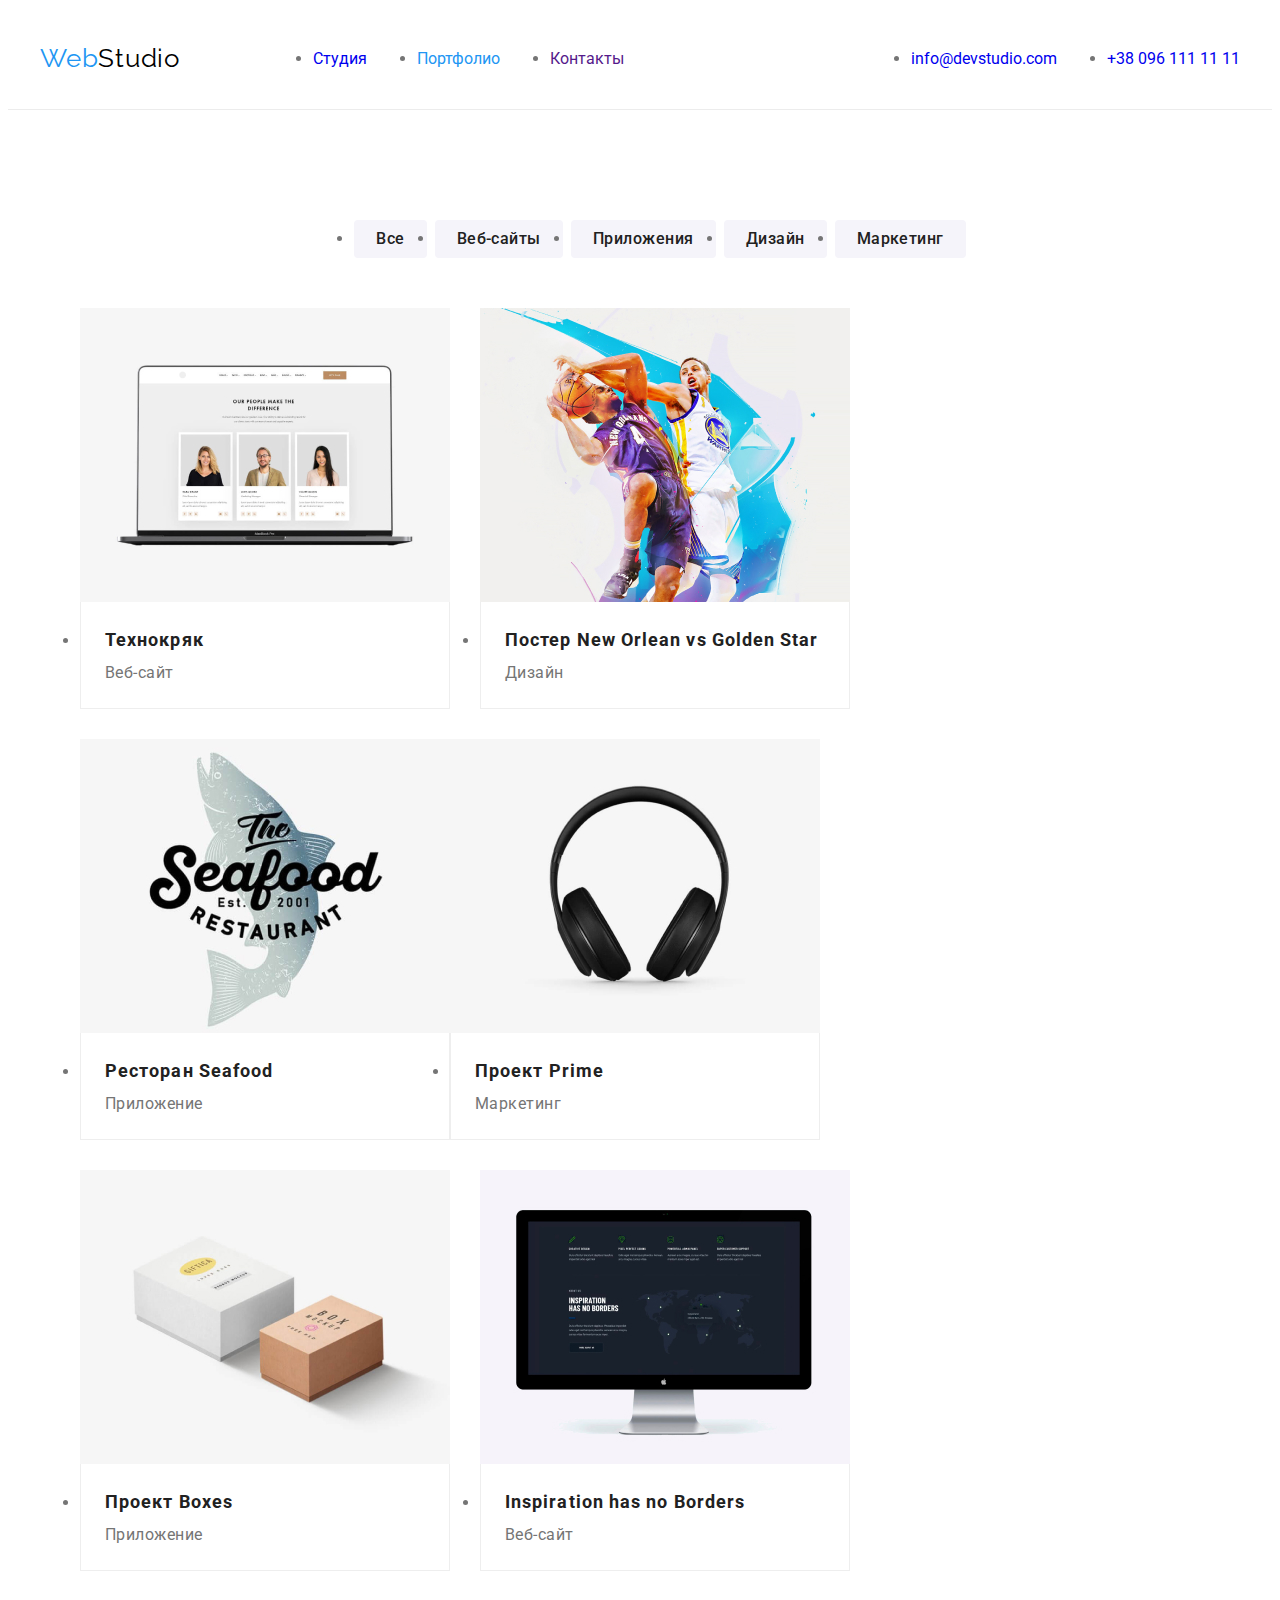
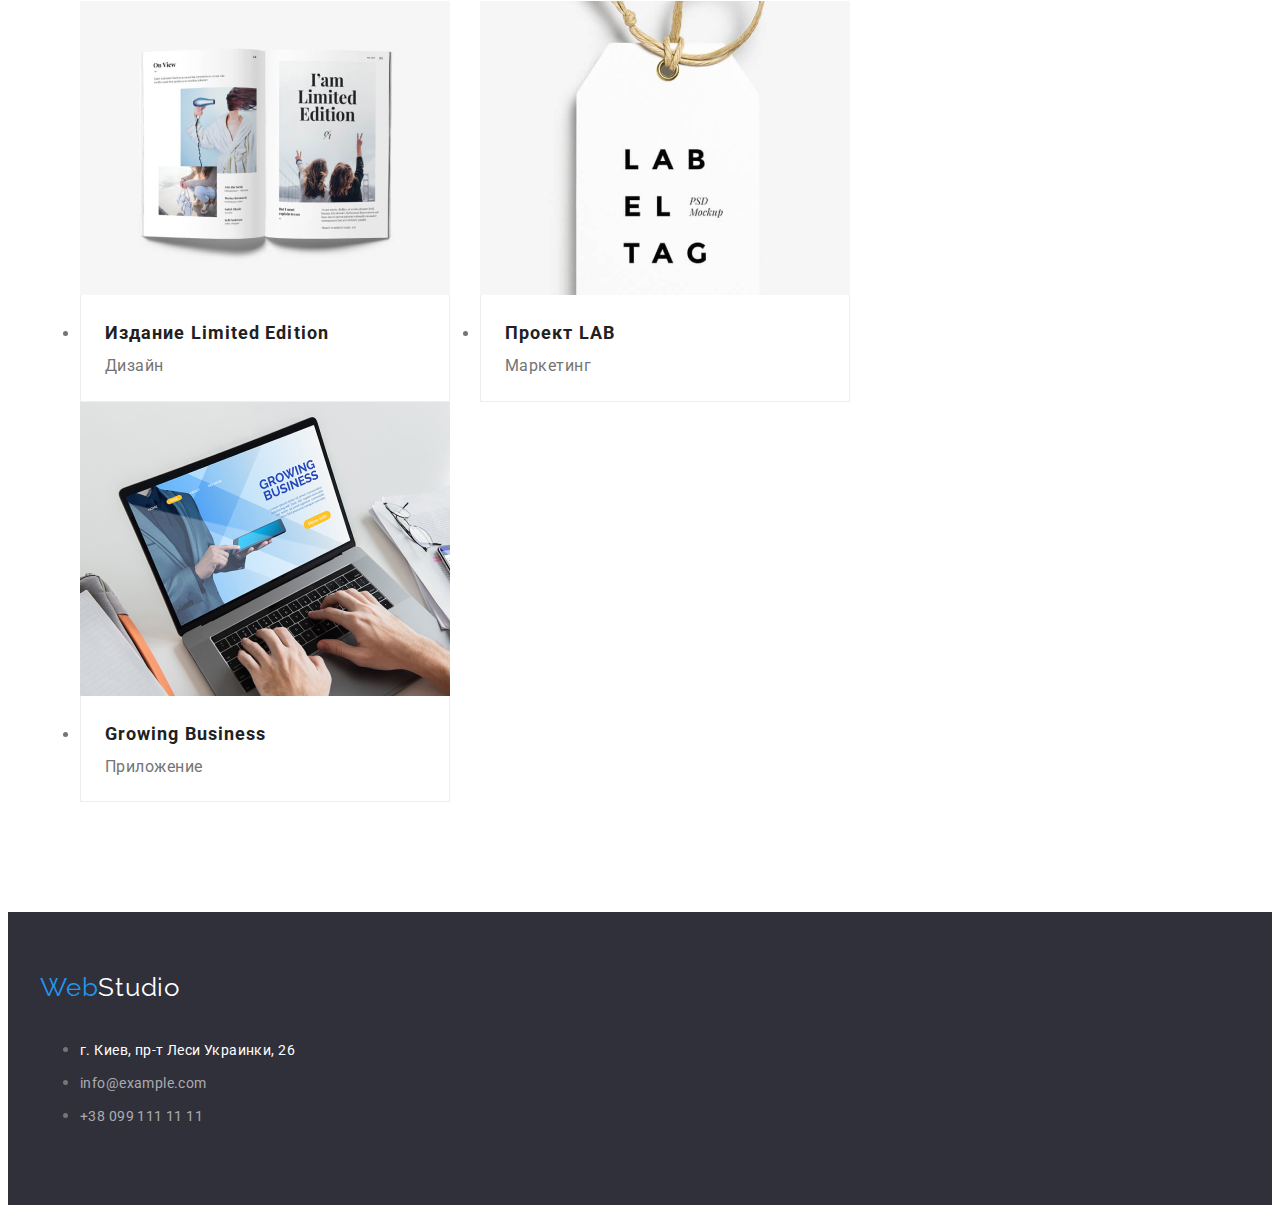
==== commit 00387b51: "correction3.3" ====
--- a/portfolio.html
+++ b/portfolio.html
@@ -20,24 +20,29 @@
         <div class="container main-nav">
             <a class="logo link" href=""><span class="logo-icon">Web</span>Studio</a>
             <nav class="nav">
-                <ul class="site-nav list">
-                    <li><a class="link" href="./index.html">Студия</a></li>
-                    <li><a class="link current" href="./portfolio.html">Портфолио</a></li>
-                    <li><a class="link" href="">Контакты</a></li>
+                <ul class="site-nav">
+                    <li class="site-nav-item">
+                        <a class="link" href="./index.html">Студия</a></li>
+                    <li class="site-nav-item">
+                        <a class="link current" href="./portfolio.html">Портфолио</a></li>
+                    <li class="site-nav-item">
+                        <a class="link" href="">Контакты</a></li>
                 </ul>
             </nav>
-            <ul class="contacts list">
-                <li><a class="link" href="mailto:info@devstudio.com"> info@devstudio.com</a></li>
-                <li><a class="link" href="tel:+380961111111">+38 096 111 11 11</a></li>
+            <ul class="contacts">
+                <li class="contacts-item">
+                    <a class="link" href="mailto:info@devstudio.com"> info@devstudio.com</a></li>
+                <li class="contacts-item">
+                    <a class="link" href="tel:+380961111111">+38 096 111 11 11</a></li>
             </ul>
         </div>
     </header>
     <main>
-        <section class="portfolio section">
+        <section class="section">
             <div class="container">
                 <!--фильтр-->
-                <h1 hidden>Portfolio</h1>
-                <ul class="btn-list list">
+                <h1 class="visually-hidden">Portfolio</h1>
+                <ul class="btn-list">
                     <li class="btn-items">
                         <button class="btn" type="button">Все</button>
                     </li>
@@ -59,7 +64,7 @@
                 <ul class="photo-list list">
                     <li class="photo">
                         <a class="link" href="">
-                            <img class="image" src="./images/notebook.jpg" alt="technokryak" width="370" height="294" />
+                            <img src="./images/notebook.jpg" alt="technokryak" width="370" height="294" />
                             <div class="border">
                                 <h2 class="portfolio-items">Технокряк</h2>
                                 <p class="portfolio-text">Веб-сайт</p>
@@ -68,7 +73,7 @@
                     </li>
                     <li class="photo">
                         <a class="link" href="">
-                            <img class="image" src="./images/basketball.jpg" alt="poster-new-orlean-vs-srat" width="370"
+                            <img src="./images/basketball.jpg" alt="poster-new-orlean-vs-srat" width="370"
                                 height="294" />
                             <div class="border">
                                 <h2 class="portfolio-items">Постер New Orlean vs Golden Star</h2>
@@ -78,7 +83,7 @@
                     </li>
                     <li class="photo">
                         <a class="link" href="">
-                            <img class="image" src="./images/restaurant.jpg" alt="seafood" width="370" height="294" />
+                            <img src="./images/restaurant.jpg" alt="seafood" width="370" height="294" />
                             <div class="border">
                                 <h2 class="portfolio-items">Ресторан Seafood</h2>
                                 <p class="portfolio-text">Приложение</p>
@@ -87,7 +92,7 @@
                     </li>
                     <li class="photo">
                         <a class="link" href="">
-                            <img class="image" src="./images/headphones.jpg" alt="project-prime" width="370"
+                            <img src="./images/headphones.jpg" alt="project-prime" width="370"
                                 height="294" />
                             <div class="border">
                                 <h2 class="portfolio-items">Проект Prime</h2>
@@ -106,7 +111,7 @@
                     </li>
                     <li class="photo">
                         <a class="link" href="">
-                            <img class="image" src="./images/monitor.jpg" alt="isipiration-has-no-border" width="370"
+                            <img src="./images/monitor.jpg" alt="isipiration-has-no-border" width="370"
                                 height="294" />
                             <div class="border">
                                 <h2 class="portfolio-items">Inspiration has no Borders</h2>
@@ -116,7 +121,7 @@
                     </li>
                     <li class="photo">
                         <a class="link" href="">
-                            <img class="image" src="./images/book.jpg" alt="limited-edition" width="370" height="294" />
+                            <img src="./images/book.jpg" alt="limited-edition" width="370" height="294" />
                             <div class="border">
                                 <h2 class="portfolio-items">Издание Limited Edition</h2>
                                 <p class="portfolio-text">Дизайн</p>
@@ -125,7 +130,7 @@
                     </li>
                     <li class="photo">
                         <a class="link" href="">
-                            <img class="image" src="./images/labeltag.jpg" alt="project-lab" width="370" height="294" />
+                            <img src="./images/labeltag.jpg" alt="project-lab" width="370" height="294" />
                             <div class="border">
                                 <h2 class="portfolio-items">Проект LAB</h2>
                                 <p class="portfolio-text">Маркетинг</p>
@@ -134,7 +139,7 @@
                     </li>
                     <li class="photo">
                         <a class="link" href="">
-                            <img class="image" src="./images/growingbusiness.jpg" alt="growing-business" width="370"
+                            <img src="./images/growingbusiness.jpg" alt="growing-business" width="370"
                                 height="294" />
                             <div class="border">
                                 <h2 class="portfolio-items">Growing Business</h2>
@@ -152,7 +157,7 @@
             <a class="logo-footer link" href=""><span class="footer-icon">Web</span>Studio</a>
 
             <address>
-                <ul class="footer-list list">
+                <ul class="footer-list">
                     <li class="footer-items">
                         <a class="footer-addres link" href="https://goo.gl/maps/AxwCZDzG8Fguy3GU9">г. Киев, пр-т Леси
                             Украинки, 26</a>
--- a/css/styles.css
+++ b/css/styles.css
@@ -11,9 +11,15 @@
   color: var(--primary-text-color);
   font-family: Roboto, sans-serif;
 }
-
+/* сброс стилей */
+h1,
+h2,
+h3,
+p {
+  margin: 0;
+}
 /*для скрытия маркеров и боковых отступов*/
-.list {
+.ul {
   list-style: none;
   padding: 0;
   margin: 0;
@@ -22,6 +28,20 @@
 /*для скрытия подчеркивания*/
 .link {
   text-decoration: none;
+}
+
+/* скрытие заголовков */
+.visually-hidden {
+  position: absolute;
+  width: 1px;
+  height: 1px;
+  margin: -1px;
+  border: 0;
+  padding: 0;
+  white-space: nowrap;
+  clip-path: inset(100%);
+  clip: rect(0 0 0 0);
+  overflow: hidden;
 }
 
 /* для центрирования и ограничечения контента по ширине */
@@ -36,6 +56,15 @@
 .section {
   padding: 94px 0;
 }
+
+/* image */
+img {
+  display: block;
+  max-width: 100%;
+  height: auto;
+}
+
+
 
 /*логотип*/
 .logo {
@@ -55,26 +84,26 @@
 .main-nav {
   display: flex;
   align-items: center;
-  padding-top: 24px;
+  padding-top: 25px;
   padding-bottom: 25px;
 }
 .site-nav {
   display: flex;
 }
 
-.site-nav > li:not(:last-child) {
+.site-nav-item:not(:last-child) {
   margin-right: 50px;
 }
 
-.site-nav a {
+.site-nav-link{
   color: var(--title-text-color);
   font-weight: 500;
   font-size: 14px;
   line-height: 1.14;
   letter-spacing: 0.02em;
 }
-.site-nav a:hover,
-.site-nav a:focus {
+.site-nav-link:hover,
+.site-nav-link:focus {
   color: var(--accent-color);
 }
 
@@ -87,11 +116,11 @@
   margin-left: auto;
 }
 
-.contacts > li:not(:last-child) {
+.contacts-item:not(:last-child) {
   margin-right: 50px;
 }
 
-.contacts a {
+.contacts-link {
   color: var(--primary-text-color);
   font-weight: 500;
   font-size: 14px;
@@ -99,29 +128,28 @@
   letter-spacing: 0.02em;
 }
 
-.contacts a:hover,
-.contacts a:focus {
+.contacts-link:hover,
+.contacts-link:focus {
   color: var(--accent-color);
 }
 
 /* рамка под хедером */
 .header {
-  border: 1px solid #ececec;
+  border-bottom: 1px solid #ececec;
 }
 
 /*index.html*/
 
 /*hero*/
 .hero {
+  padding: 200px 0;
   text-align: center;
   margin: 0 auto;
   background-color: var(--section-color);
 }
 
 .hero-title {
-  margin-top: 0;
   margin-bottom: 30px;
-  padding-top: 200px;
 
   color: var(--white-color);
   font-weight: 900;
@@ -132,7 +160,6 @@
 }
 
 .hero-button {
-  margin-bottom: 200px;
   align-items: center;
   text-align: center;
   letter-spacing: 0.06em;
@@ -157,11 +184,6 @@
 }
 
 /*Особенности*/
-.section-feature {
-  margin-top: 0;
-  margin-bottom: 0;
-}
-
 .feature-list {
   display: flex;
   flex-wrap: wrap;
@@ -190,19 +212,15 @@
 .feature-text {
   font-size: 14px;
   line-height: 1.71;
-  letter-spacing: 0.03em;
-  margin-top: 0;
-  margin-bottom: 0;
+  letter-spacing: 0.03
 }
 
 /*чем мы занимаемся & наша команда*/
 .work {
-  padding: 0;
+  padding-top: 0;
 }
 .section-title {
-  margin-top: 0;
   margin-bottom: 50px;
-
   color: var(--title-text-color);
   font-weight: 700;
   font-size: 36px;
@@ -216,7 +234,6 @@
   flex-wrap: wrap;
 }
 .box {
-  padding-bottom: 94px;
   margin-right: 30px;
 }
 
@@ -227,8 +244,6 @@
 /*наша команда*/
 .comand {
   background-color: #f5f4fa;
-  margin-top: 0;
-  margin-bottom: 0;
 }
 
 .icon {
@@ -248,9 +263,12 @@
   margin-right: 0;
 }
 
+.subtitle-icon {
+  margin: 30px 0;
+}
+
 .section-avatar {
-  margin-top: 30px;
-  margin-bottom: 0;
+  margin-bottom: 10px;
 
   color: var(--title-text-color);
   font-weight: 500;
@@ -262,10 +280,6 @@
 }
 
 .icon-text {
-  margin-top: 10px;
-  margin-bottom: 0;
-  padding-bottom: 30px;
-
   font-size: 16px;
   line-height: 1.19;
   letter-spacing: 0.03em;
@@ -275,13 +289,12 @@
 
 /*footer*/
 .footer {
-  display: flex;
-  margin: 0 auto;
   padding: 60px 0;
   background-color: var(--section-color);
 }
 
 .logo-footer {
+  display: inline-block;
   margin-bottom: 20px;
   color: var(--white-color);
   font-family: Raleway;
@@ -294,13 +307,13 @@
   color: var(--accent-color);
 }
 
-.footer-list {
-  margin-top: 20px;
-}
 
 .footer-items {
-  /* margin-top: 20px; */
   margin-bottom: 9px;
+}
+
+.footer-items:last-child {
+  margin-bottom: 0px;
 }
 
 .footer-addres {
@@ -313,7 +326,6 @@
 }
 
 .footer-contacts {
-  margin-bottom: 9px;
   font-style: normal;
   color: rgba(255, 255, 255, 0.6);
   background-color: var(--section-color);
@@ -322,6 +334,7 @@
   letter-spacing: 0.03em;
 }
 
+
 .footer-contacts:hover,
 .footer-contacts:focus {
   color: var(--accent-color);
@@ -330,15 +343,10 @@
 /*Portfolio*/
 /*buttons*/
 
-.portfolio {
-  text-align: center;
-  padding-top: 0;
-}
-
 .btn-list {
   display: flex;
-  flex-wrap: wrap;
   justify-content: center;
+  margin-bottom: 50px;
 }
 
 .btn-items {
@@ -350,10 +358,9 @@
 }
 
 .btn {
-  margin-top: 84px;
-  margin-bottom: 50px;
   padding: 6px 22px;
   border-radius: 4px;
+  border: transparent;
 
   background-color: #f5f4fa;
   color: var(--title-text-color);
@@ -379,26 +386,26 @@
 }
 
 .photo {
+  width: calc((100%-60px) / 3);
   margin-right: 30px;
   margin-bottom: 30px;
 }
 
-.image {
-  display: block;
+.photo:nth-child(3n) {
+  margin-right: 0;
+}
+
+.photo:nth-last-child(-n + 3) {
+  margin-bottom: 0;
 }
 
 .photo > .link {
   margin-bottom: 0;
 }
 
-.photo:nth-child(3n) {
-  margin-right: 0;
-}
-
 /*галлерея фото*/
 .portfolio-items {
-  margin: 0px 24px 4px 24px;
-  padding-top: 20px;
+  margin bottom: 4px;
   color: var(--title-text-color);
   font-weight: 700;
   font-size: 18px;
@@ -408,7 +415,6 @@
 }
 
 .portfolio-text {
-  margin: 0 24px 20px 24px;
   font-size: 16px;
   line-height: 1.87;
   letter-spacing: 0.03em;
@@ -416,9 +422,9 @@
 }
 
 .border {
-  text-align: left;
-  margin-top: 0;
+  padding: 20px 24px;
   border-left: 1px solid #eeeeee;
   border-right: 1px solid #eeeeee;
   border-bottom: 1px solid #eeeeee;
-}+}
+
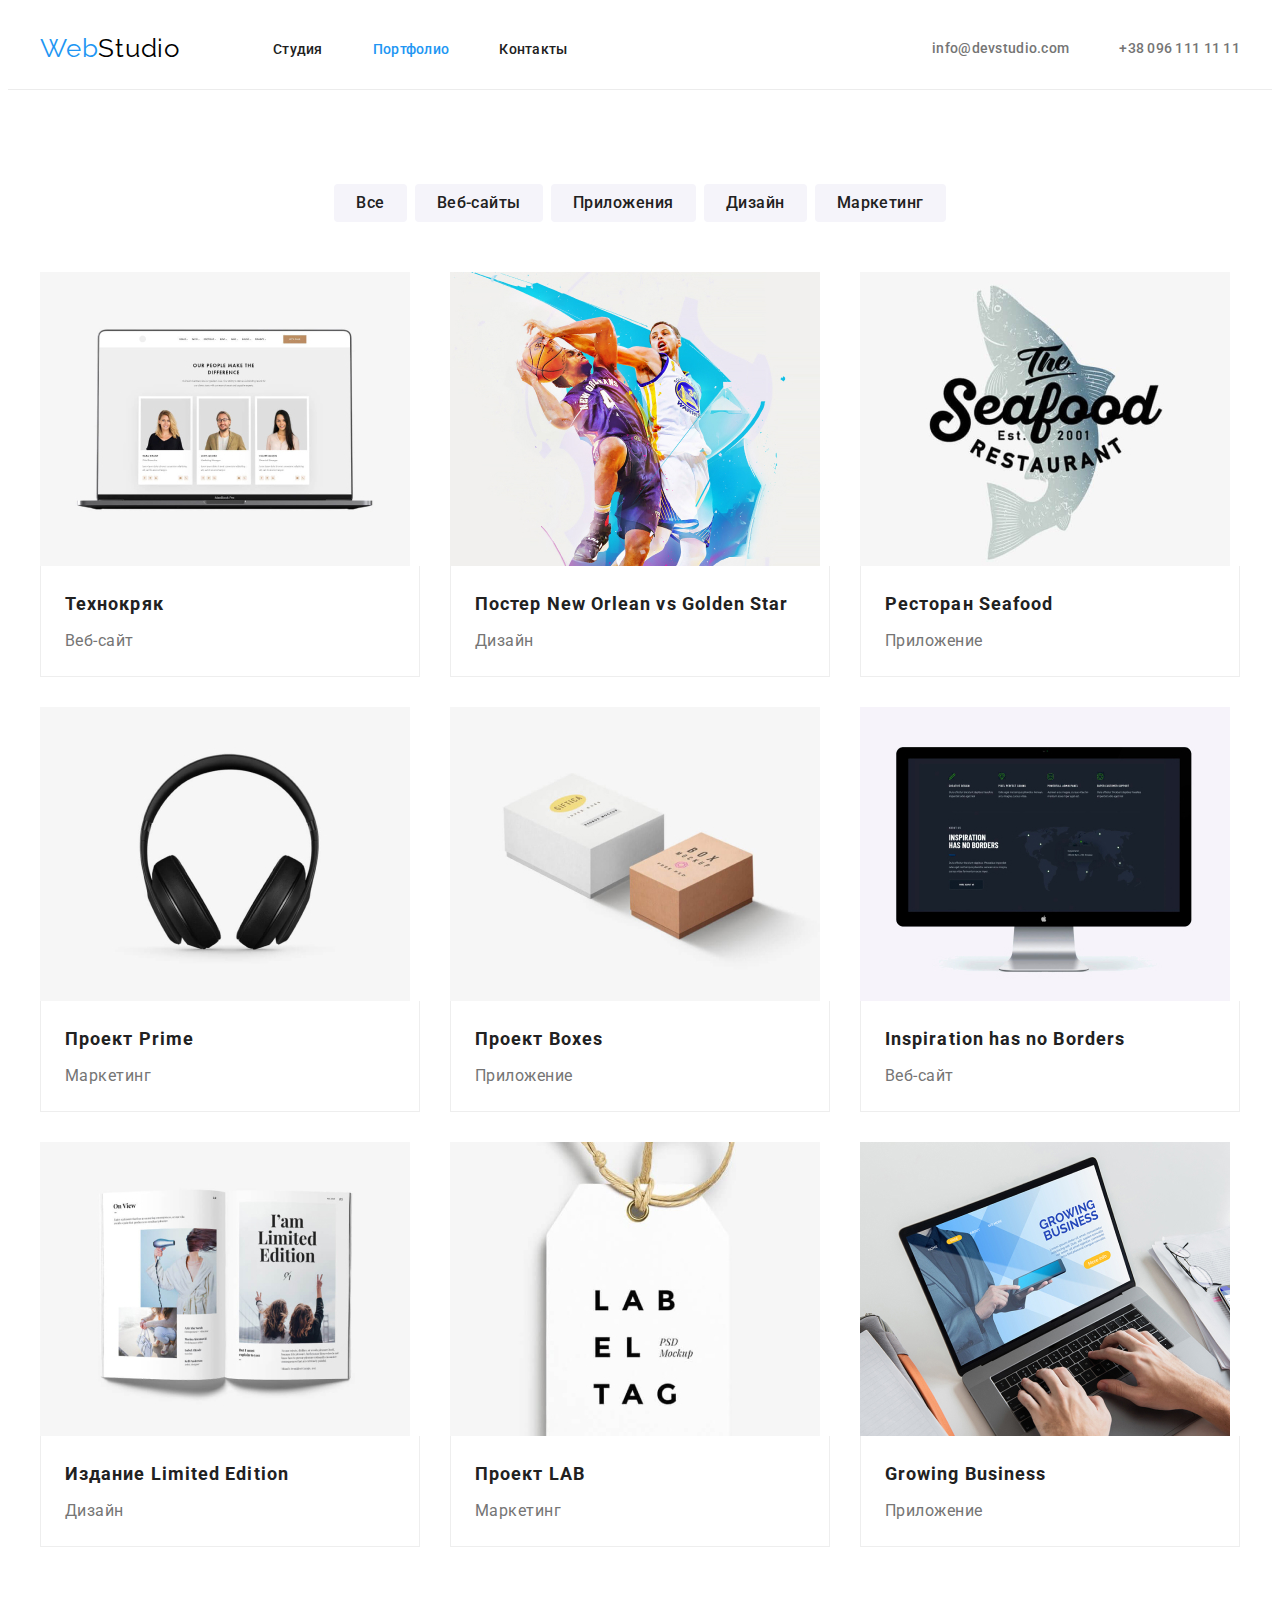
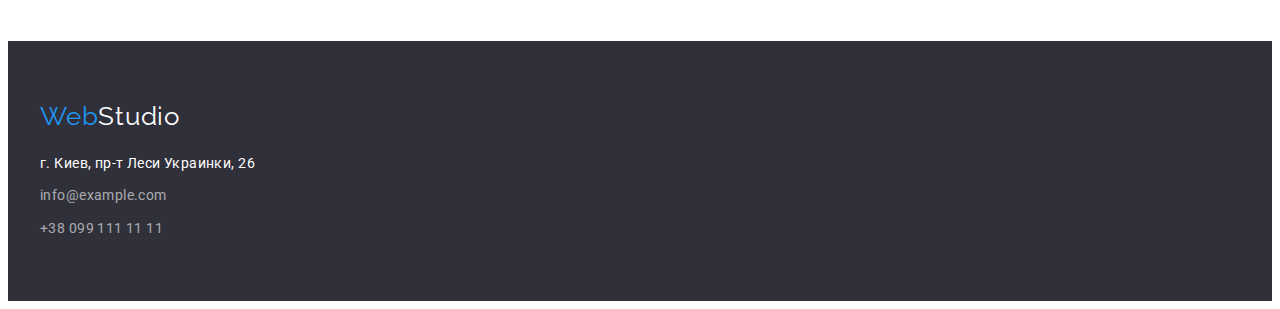
==== commit bd640dd8: "correction 3.4" ====
--- a/portfolio.html
+++ b/portfolio.html
@@ -22,18 +22,21 @@
             <nav class="nav">
                 <ul class="site-nav">
                     <li class="site-nav-item">
-                        <a class="link" href="./index.html">Студия</a></li>
+                        <a class="site-nav-link link" href="./index.html">Студия</a>
+                    </li>
                     <li class="site-nav-item">
-                        <a class="link current" href="./portfolio.html">Портфолио</a></li>
-                    <li class="site-nav-item">
-                        <a class="link" href="">Контакты</a></li>
+                        <a class="site-nav-link link current" href="./portfolio.html">Портфолио</a>
+                    </li>
+                    <li class="site-nav-item"><a class="site-nav-link link" href="">Контакты</a></li>
                 </ul>
             </nav>
             <ul class="contacts">
                 <li class="contacts-item">
-                    <a class="link" href="mailto:info@devstudio.com"> info@devstudio.com</a></li>
+                    <a class="contacts-link link" href="mailto:info@devstudio.com"> info@devstudio.com</a>
+                </li>
                 <li class="contacts-item">
-                    <a class="link" href="tel:+380961111111">+38 096 111 11 11</a></li>
+                    <a class="contacts-link link" href="tel:+380961111111">+38 096 111 11 11</a>
+                </li>
             </ul>
         </div>
     </header>
@@ -61,7 +64,7 @@
                 </ul>
 
                 <!--Галерея фото-->
-                <ul class="photo-list list">
+                <ul class="photo-list">
                     <li class="photo">
                         <a class="link" href="">
                             <img src="./images/notebook.jpg" alt="technokryak" width="370" height="294" />
@@ -92,8 +95,7 @@
                     </li>
                     <li class="photo">
                         <a class="link" href="">
-                            <img src="./images/headphones.jpg" alt="project-prime" width="370"
-                                height="294" />
+                            <img src="./images/headphones.jpg" alt="project-prime" width="370" height="294" />
                             <div class="border">
                                 <h2 class="portfolio-items">Проект Prime</h2>
                                 <p class="portfolio-text">Маркетинг</p>
@@ -102,7 +104,7 @@
                     </li>
                     <li class="photo">
                         <a class="link" href="">
-                            <img class="image" src="./images/boxes.jpg" alt="project-boxes" width="370" height="294" />
+                            <img src="./images/boxes.jpg" alt="project-boxes" width="370" height="294" />
                             <div class="border">
                                 <h2 class="portfolio-items">Проект Boxes</h2>
                                 <p class="portfolio-text">Приложение</p>
@@ -111,8 +113,7 @@
                     </li>
                     <li class="photo">
                         <a class="link" href="">
-                            <img src="./images/monitor.jpg" alt="isipiration-has-no-border" width="370"
-                                height="294" />
+                            <img src="./images/monitor.jpg" alt="isipiration-has-no-border" width="370" height="294" />
                             <div class="border">
                                 <h2 class="portfolio-items">Inspiration has no Borders</h2>
                                 <p class="portfolio-text">Веб-сайт</p>
@@ -139,8 +140,7 @@
                     </li>
                     <li class="photo">
                         <a class="link" href="">
-                            <img src="./images/growingbusiness.jpg" alt="growing-business" width="370"
-                                height="294" />
+                            <img src="./images/growingbusiness.jpg" alt="growing-business" width="370" height="294" />
                             <div class="border">
                                 <h2 class="portfolio-items">Growing Business</h2>
                                 <p class="portfolio-text">Приложение</p>
@@ -172,4 +172,8 @@
     </footer>
 </body>
 
-</html>+</html>
+
+
+
+
--- a/css/styles.css
+++ b/css/styles.css
@@ -11,6 +11,7 @@
   color: var(--primary-text-color);
   font-family: Roboto, sans-serif;
 }
+
 /* сброс стилей */
 h1,
 h2,
@@ -18,8 +19,9 @@
 p {
   margin: 0;
 }
+
 /*для скрытия маркеров и боковых отступов*/
-.ul {
+ul {
   list-style: none;
   padding: 0;
   margin: 0;
@@ -64,8 +66,6 @@
   height: auto;
 }
 
-
-
 /*логотип*/
 .logo {
   margin-right: 93px;
@@ -95,7 +95,7 @@
   margin-right: 50px;
 }
 
-.site-nav-link{
+.site-nav-link {
   color: var(--title-text-color);
   font-weight: 500;
   font-size: 14px;
@@ -212,7 +212,7 @@
 .feature-text {
   font-size: 14px;
   line-height: 1.71;
-  letter-spacing: 0.03
+  letter-spacing: 0.03em;
 }
 
 /*чем мы занимаемся & наша команда*/
@@ -307,7 +307,6 @@
   color: var(--accent-color);
 }
 
-
 .footer-items {
   margin-bottom: 9px;
 }
@@ -334,7 +333,6 @@
   letter-spacing: 0.03em;
 }
 
-
 .footer-contacts:hover,
 .footer-contacts:focus {
   color: var(--accent-color);
@@ -342,7 +340,6 @@
 
 /*Portfolio*/
 /*buttons*/
-
 .btn-list {
   display: flex;
   justify-content: center;
@@ -386,7 +383,7 @@
 }
 
 .photo {
-  width: calc((100%-60px) / 3);
+  width: calc((100% - 60px) / 3);
   margin-right: 30px;
   margin-bottom: 30px;
 }
@@ -405,7 +402,7 @@
 
 /*галлерея фото*/
 .portfolio-items {
-  margin bottom: 4px;
+  margin-bottom: 4px;
   color: var(--title-text-color);
   font-weight: 700;
   font-size: 18px;
@@ -426,5 +423,4 @@
   border-left: 1px solid #eeeeee;
   border-right: 1px solid #eeeeee;
   border-bottom: 1px solid #eeeeee;
-}
-
+}